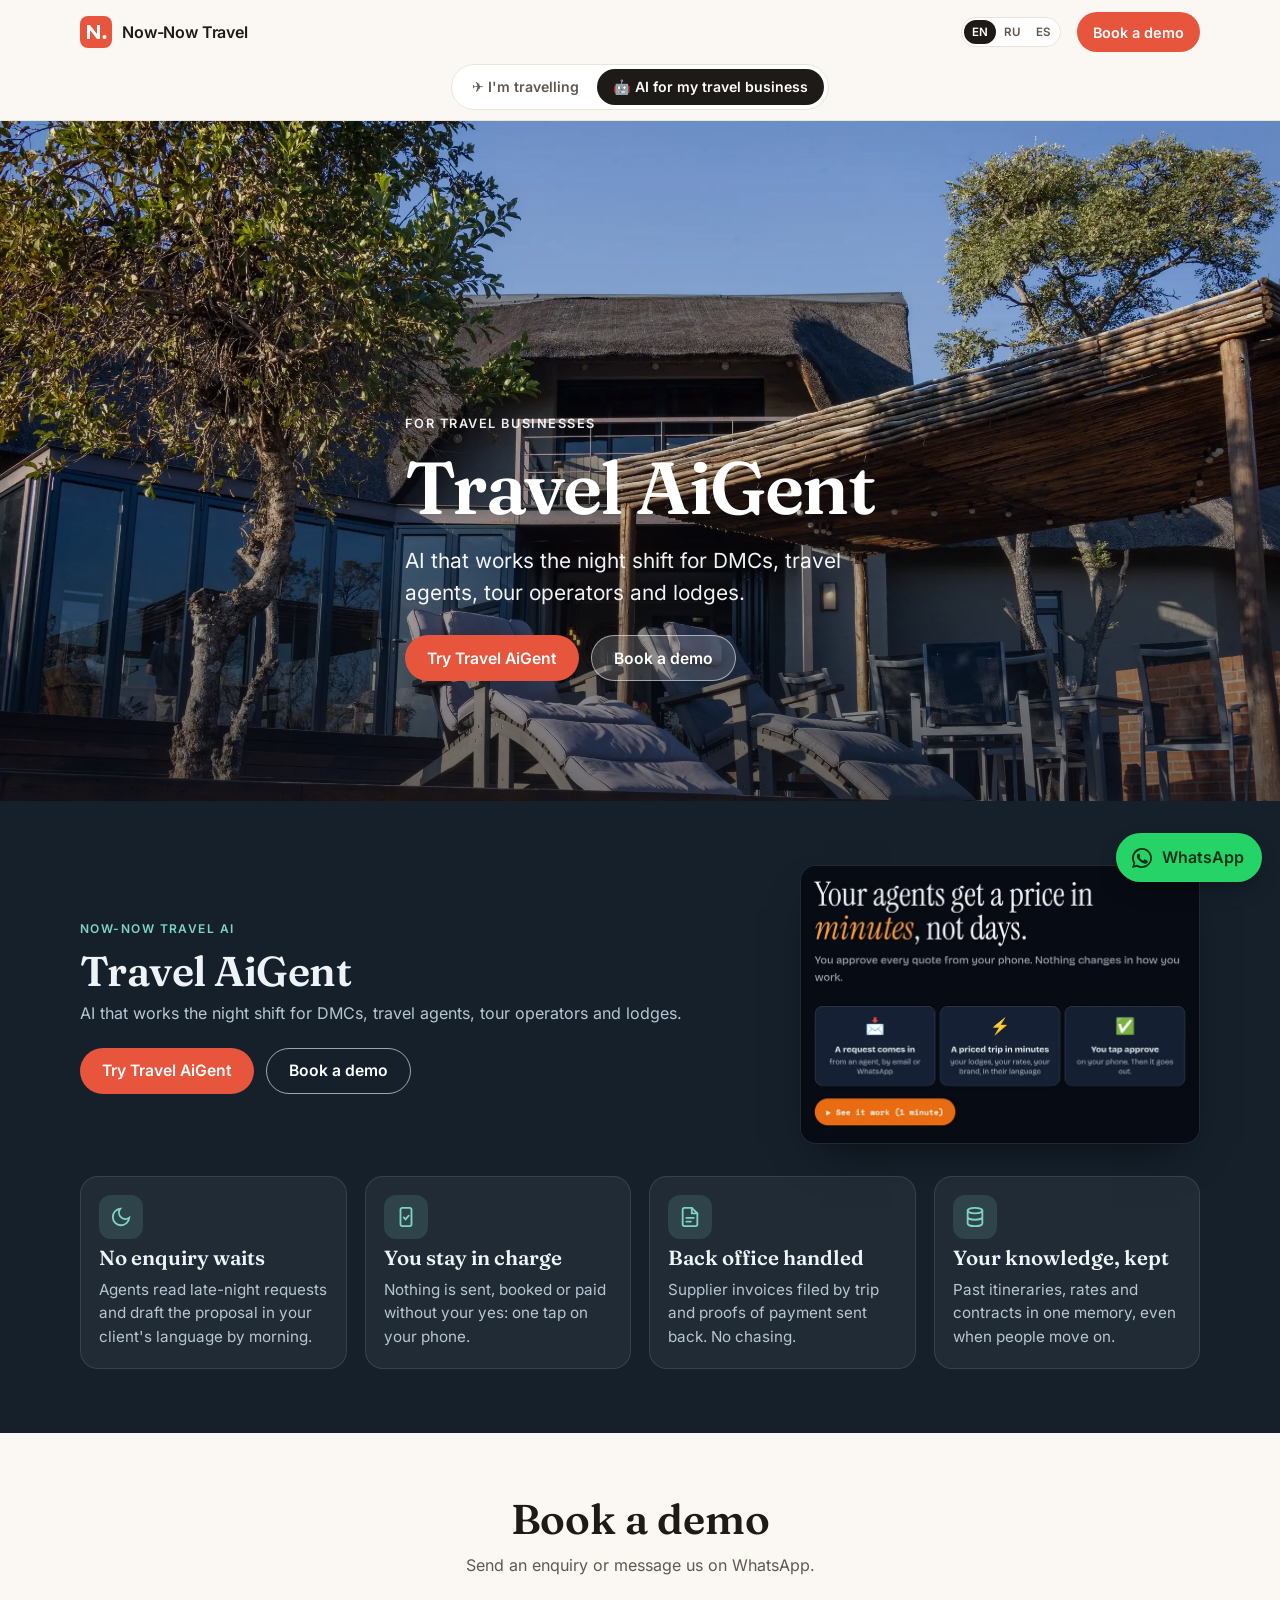
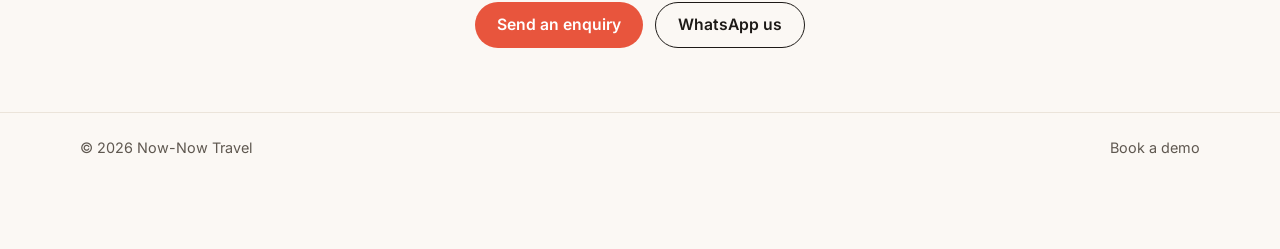
==== ai/index.html @ a84bf23c "Eyebrow: anything else for the perfect trip; rename Quote Desk to Travel AiGent" ====
<!DOCTYPE html>
<html lang="en">
<head>
<meta charset="utf-8">
<meta name="viewport" content="width=device-width, initial-scale=1">
<title>Now-Now Travel AI | Travel AiGent for DMCs, agents, operators and lodges</title>
<meta name="description" content="Travel AiGent: AI that works the night shift for DMCs, travel agents, tour operators and lodges. Try it, or book a demo.">
<link rel="canonical" href="https://now-now-adventures.github.io/ai/">
<meta name="robots" content="index,follow">
<meta name="theme-color" content="#e8553d">
<link rel="icon" href="/favicon.svg" type="image/svg+xml">
<meta property="og:type" content="website">
<meta property="og:site_name" content="Now-Now Travel">
<meta property="og:title" content="Now-Now Travel AI | Travel AiGent">
<meta property="og:description" content="AI that works the night shift for DMCs, travel agents, tour operators and lodges.">
<meta property="og:url" content="https://now-now-adventures.github.io/ai/">
<meta property="og:image" content="https://now-now-adventures.github.io/img/og-ai.jpg">
<meta property="og:image:width" content="1200">
<meta property="og:image:height" content="630">
<meta property="og:locale" content="en_GB">
<meta property="og:locale:alternate" content="ru_RU">
<meta property="og:locale:alternate" content="es_ES">
<meta name="twitter:card" content="summary_large_image">
<meta name="twitter:title" content="Now-Now Travel AI | Travel AiGent">
<meta name="twitter:description" content="AI that works the night shift for DMCs, travel agents, tour operators and lodges.">
<meta name="twitter:image" content="https://now-now-adventures.github.io/img/og-ai.jpg">
<link rel="preload" href="/fonts/inter-400.woff2" as="font" type="font/woff2" crossorigin>
<link rel="preload" href="/fonts/fraunces-600.woff2" as="font" type="font/woff2" crossorigin>
<link rel="preload" as="image" type="image/webp" href="/img/ai-hero-m.webp" media="(max-width:800px)">
<link rel="preload" as="image" type="image/webp" href="/img/ai-hero.webp" media="(min-width:801px)">
<link rel="stylesheet" href="/css/site.css">
<script type="application/ld+json">
{"@context":"https://schema.org","@type":"WebPage","name":"Now-Now Travel AI","url":"https://now-now-adventures.github.io/ai/","description":"Travel AiGent: AI that works the night shift for DMCs, travel agents, tour operators and lodges.","isPartOf":{"@type":"WebSite","name":"Now-Now Travel","url":"https://now-now-adventures.github.io/"},"mainEntity":{"@type":"Service","name":"Travel AiGent","serviceType":"AI quoting assistant for travel businesses","audience":"DMCs, travel agents, tour operators and lodges"}}
</script>
</head>
<body data-page="ai">
<a class="sr-only skip" href="#main" data-t="skip">Skip to content</a>
<header class="nav">
 <div class="wrap nav-in">
  <a class="logo" href="/" aria-label="Now-Now Travel home">
   <svg viewBox="0 0 64 64" aria-hidden="true"><rect width="64" height="64" rx="16" fill="#e8553d"/><path d="M14 46V18h6l14 18V18h6v28h-6L20 28v18z" fill="#fff"/><circle cx="49" cy="42" r="4" fill="#fff"/></svg>
   Now-Now Travel</a>
  <div class="langs" role="group" aria-label="Language">
   <button type="button" data-lang="en" aria-pressed="true">EN</button><button type="button" data-lang="ru" aria-pressed="false">RU</button><button type="button" data-lang="es" aria-pressed="false">ES</button>
  </div>
  <a class="btn btn-p btn-sm nav-cta" href="#contact" data-open="ai" data-t="ai_cta">Book a demo</a>
 </div>
 <div class="tabbar">
  <nav class="tabs" aria-label="For travellers and for travel businesses">
   <a class="tab" href="/" data-t="tab_travel">✈️ I'm travelling</a>
   <a class="tab" href="/ai/" aria-current="page" data-t="tab_ai">🤖 AI for my travel business</a>
  </nav>
 </div>
</header>
<main id="main">
<section class="hero hero-ai" id="top" aria-labelledby="h1">
 <picture>
  <source media="(max-width:800px)" type="image/webp" srcset="/img/ai-hero-m.webp">
  <source media="(max-width:800px)" type="image/jpeg" srcset="/img/ai-hero-m.jpg">
  <source type="image/webp" srcset="/img/ai-hero-1280.webp 1280w, /img/ai-hero.webp 2560w" sizes="100vw">
  <source type="image/jpeg" srcset="/img/ai-hero-1280.jpg 1280w, /img/ai-hero.jpg 2560w" sizes="100vw">
  <img src="/img/ai-hero.jpg" alt="A modern safari lodge deck with lounge chairs" width="2560" height="1440" fetchpriority="high">
 </picture>
 <div class="wrap">
  <p class="eyebrow" data-t="ai_eyebrow">For travel businesses</p>
  <h1 id="h1" data-t="ai_h">Travel AiGent</h1>
  <p class="lead" data-t="ai_lead">AI that works the night shift for DMCs, travel agents, tour operators and lodges.</p>
  <div class="actions">
   <a class="btn btn-p" href="https://safrilo-xfactor.vercel.app/start.html?lang=en" data-qd target="_blank" rel="noopener" data-t="ai_try">Try Travel AiGent</a>
   <a class="btn btn-g" href="#contact" data-open="ai" data-t="ai_cta">Book a demo</a>
  </div>
 </div>
</section>

<section class="ai" id="benefits" aria-labelledby="ben-h">
 <div class="wrap">
  <div class="ai-top reveal">
   <div>
    <div class="sec-h"><div><span class="tag" data-t="ai_tag">Now-Now Travel AI</span><h2 id="ben-h" data-t="ai_h">Travel AiGent</h2><p data-t="ai_p">AI that works the night shift for DMCs, travel agents, tour operators and lodges.</p></div></div>
    <div class="actions">
     <a class="btn btn-p" href="https://safrilo-xfactor.vercel.app/start.html?lang=en" data-qd target="_blank" rel="noopener" data-t="ai_try">Try Travel AiGent</a>
     <a class="btn btn-o" href="#contact" data-open="ai" data-t="ai_cta">Book a demo</a>
    </div>
   </div>
   <a class="qd-preview" href="https://safrilo-xfactor.vercel.app/start.html?lang=en" data-qd target="_blank" rel="noopener" data-t-al="ai_try">
    <picture>
     <source type="image/webp" srcset="/img/quotedesk-preview.webp">
     <img src="/img/quotedesk-preview.jpg" alt="" width="800" height="557" loading="lazy" decoding="async">
    </picture>
   </a>
  </div>
  <div class="grid">
   <div class="card reveal"><div class="card-b"><div class="ico"><svg viewBox="0 0 24 24" fill="none" stroke="currentColor" stroke-width="2" stroke-linecap="round" aria-hidden="true"><path d="M21 12.8A9 9 0 1 1 11.2 3a7 7 0 0 0 9.8 9.8z"/></svg></div><h3 data-t="a1t">No enquiry waits</h3><p data-t="a1d">Agents read late-night requests and draft the proposal in your client's language by morning.</p></div></div>
   <div class="card reveal"><div class="card-b"><div class="ico"><svg viewBox="0 0 24 24" fill="none" stroke="currentColor" stroke-width="2" stroke-linecap="round" aria-hidden="true"><rect x="6" y="2" width="12" height="20" rx="2"/><path d="M9.5 12.5l2 2 3.5-4"/></svg></div><h3 data-t="a2t">You stay in charge</h3><p data-t="a2d">Nothing is sent, booked or paid without your yes: one tap on your phone.</p></div></div>
   <div class="card reveal"><div class="card-b"><div class="ico"><svg viewBox="0 0 24 24" fill="none" stroke="currentColor" stroke-width="2" stroke-linecap="round" aria-hidden="true"><path d="M14 2H6a2 2 0 0 0-2 2v16a2 2 0 0 0 2 2h12a2 2 0 0 0 2-2V8z"/><path d="M14 2v6h6M8 13h8M8 17h5"/></svg></div><h3 data-t="a3t">Back office handled</h3><p data-t="a3d">Supplier invoices filed by trip and proofs of payment sent back. No chasing.</p></div></div>
   <div class="card reveal"><div class="card-b"><div class="ico"><svg viewBox="0 0 24 24" fill="none" stroke="currentColor" stroke-width="2" stroke-linecap="round" aria-hidden="true"><ellipse cx="12" cy="5" rx="8" ry="3"/><path d="M4 5v14c0 1.7 3.6 3 8 3s8-1.3 8-3V5M4 12c0 1.7 3.6 3 8 3s8-1.3 8-3"/></svg></div><h3 data-t="a4t">Your knowledge, kept</h3><p data-t="a4d">Past itineraries, rates and contracts in one memory, even when people move on.</p></div></div>
  </div>
 </div>
</section>

<section class="contact reveal" id="contact" aria-labelledby="c-h">
 <div class="wrap">
  <h2 id="c-h" data-t="ai_cta">Book a demo</h2>
  <p data-t="c_p">Send an enquiry or message us on WhatsApp.</p>
  <div class="actions">
   <a class="btn btn-p" href="#contact" data-open="ai" data-t="c_form">Send an enquiry</a>
   <a class="btn btn-o wa-link" href="https://wa.me/27710347336?text=Hi%20Now-Now%20Travel%20AI!%20I%27d%20like%20to%20try%20Quote%20Desk." target="_blank" rel="noopener" data-t="c_wa">WhatsApp us</a>
  </div>
 </div>
</section>
</main>

<footer>
 <div class="wrap">
  <span>© 2026 Now-Now Travel</span>
  <nav aria-label="Footer"><a href="#contact" data-open="ai" data-t="ai_cta">Book a demo</a></nav>
 </div>
</footer>

<a class="wa wa-link" href="https://wa.me/27710347336?text=Hi%20Now-Now%20Travel%20AI!%20I%27d%20like%20to%20try%20Quote%20Desk." target="_blank" rel="noopener" aria-label="Chat with us on WhatsApp" data-t-al="wa_al">
 <svg viewBox="0 0 24 24" aria-hidden="true"><path fill="currentColor" d="M12 2a10 10 0 0 0-8.6 15.1L2 22l5-1.3A10 10 0 1 0 12 2zm0 18.2a8.2 8.2 0 0 1-4.2-1.2l-.3-.2-3 .8.8-2.9-.2-.3A8.2 8.2 0 1 1 12 20.2zm4.5-6.1c-.2-.1-1.5-.7-1.7-.8-.2-.1-.4-.1-.6.1l-.8 1c-.1.2-.3.2-.5.1a6.7 6.7 0 0 1-3.3-2.9c-.2-.4.2-.4.7-1.3.1-.2 0-.3 0-.4l-.8-1.8c-.2-.5-.4-.4-.6-.4h-.5a1 1 0 0 0-.7.3 3 3 0 0 0-.9 2.2 5.2 5.2 0 0 0 1.1 2.8 11.9 11.9 0 0 0 4.6 4c1.7.7 2.4.8 3.2.7a2.8 2.8 0 0 0 1.8-1.3 2.3 2.3 0 0 0 .2-1.3c-.1-.1-.2-.2-.5-.3z"/></svg>
 <span>WhatsApp</span>
</a>

<dialog id="qd" class="qd-dlg" aria-labelledby="qd-h">
 <div class="qd-inner">
  <div class="qd-bar"><strong id="qd-h" data-t="ai_h">Travel AiGent</strong><button class="x" type="button" data-qd-close aria-label="Close" data-t-al="close">×</button></div>
  <iframe id="qdFrame" title="Travel AiGent" allow="clipboard-write"></iframe>
 </div>
</dialog>

<dialog id="enq" aria-labelledby="enq-h">
 <div class="dlg">
  <div class="dlg-h"><h2 id="enq-h" data-t="ai_cta">Book a demo</h2><button class="x" type="button" data-close aria-label="Close" data-t-al="close">×</button></div>
  <form id="enqForm" novalidate>
   <label><span data-t="f_service">I'm interested in</span>
    <select name="service" id="fService" required>
     <option value="ai" selected data-t="o_ai">Travel AiGent</option>
    </select></label>
   <div class="row">
    <label><span data-t="f_name">Name</span><input name="name" autocomplete="name" required></label>
    <label><span data-t="f_email">Email</span><input name="email" type="email" autocomplete="email" required></label>
   </div>
   <label><span data-t="f_phone">WhatsApp or phone (optional)</span><input name="phone" type="tel" autocomplete="tel"></label>
   <label><span data-t="f_msg_ai">Tell us about your business and what you'd like to see</span><textarea name="message" required></textarea></label>
   <label><span data-t="f_lang">Reply in</span>
    <select name="reply_language"><option>English</option><option>Español</option><option>Русский</option></select></label>
   <input class="hp" type="text" name="_honey" tabindex="-1" autocomplete="off" aria-hidden="true">
   <button class="btn btn-p" type="submit" data-t="f_send">Send enquiry</button>
   <p class="status" id="fStatus" role="status" aria-live="polite"></p>
  </form>
 </div>
</dialog>
<script src="/js/site.js" defer></script>
</body>
</html>
---- css/site.css ----
@font-face{font-family:"Fraunces";src:url(/fonts/fraunces-600.woff2) format("woff2");font-weight:600;font-display:swap;unicode-range:U+0000-00FF,U+2000-206F}
@font-face{font-family:"Fraunces";src:url(/fonts/lora-cyr-600.woff2) format("woff2");font-weight:600;font-display:swap;unicode-range:U+0400-045F}
@font-face{font-family:"Inter";src:url(/fonts/inter-400.woff2) format("woff2");font-weight:400;font-display:swap;unicode-range:U+0000-00FF,U+2000-206F,U+2190-21FF}
@font-face{font-family:"Inter";src:url(/fonts/inter-600.woff2) format("woff2");font-weight:600;font-display:swap;unicode-range:U+0000-00FF,U+2000-206F,U+2190-21FF}
@font-face{font-family:"Inter";src:url(/fonts/inter-cyr-400.woff2) format("woff2");font-weight:400;font-display:swap;unicode-range:U+0400-045F}
@font-face{font-family:"Inter";src:url(/fonts/inter-cyr-600.woff2) format("woff2");font-weight:600;font-display:swap;unicode-range:U+0400-045F}
:root{--bg:#fbf8f4;--card:#fff;--ink:#1d1a17;--muted:#5f5850;--line:#ebe4da;--coral:#e8553d;--coral-d:#c63f29;--dark:#15202b;--r:18px;--head:"Fraunces",Georgia,serif;--body:"Inter",system-ui,-apple-system,"Segoe UI",Roboto,sans-serif;--nav-h:118px}
*{box-sizing:border-box}
html{scroll-behavior:smooth;scroll-padding-top:var(--nav-h)}
body{margin:0;background:var(--bg);color:var(--ink);font:400 1rem/1.55 var(--body);-webkit-font-smoothing:antialiased}
img{max-width:100%;display:block}
a{color:inherit}
h1,h2,h3{font-family:var(--head);font-weight:600;line-height:1.1;margin:0}
.wrap{max-width:1160px;margin:0 auto;padding:0 20px}
.sr-only{position:absolute;left:-9999px}
.skip:focus{left:12px;top:12px;z-index:99;background:#fff;padding:8px 12px;border-radius:8px}
:focus-visible{outline:3px solid var(--coral);outline-offset:2px}
/* nav */
.nav{position:sticky;top:0;z-index:20;background:rgba(251,248,244,.94);backdrop-filter:saturate(1.4) blur(10px);border-bottom:1px solid var(--line)}
.nav-in{display:flex;align-items:center;gap:16px;height:64px}
.logo{display:flex;align-items:center;gap:10px;text-decoration:none;font-weight:600;letter-spacing:-.01em;margin-right:auto}
.logo svg{width:32px;height:32px}
.langs{display:flex;border:1px solid var(--line);border-radius:999px;padding:2px;background:#fff}
.langs button{all:unset;cursor:pointer;font:600 .72rem var(--body);padding:5px 8px;border-radius:999px;color:var(--muted)}
.langs button[aria-pressed=true]{background:var(--ink);color:#fff}
.langs button:focus-visible{outline:2px solid var(--coral)}
/* tabs */
.tabbar{padding:0 20px 10px}
.tabs{display:flex;width:fit-content;max-width:100%;margin:0 auto;padding:4px;gap:2px;background:#fff;border:1px solid var(--line);border-radius:999px}
.tab{display:inline-flex;align-items:center;justify-content:center;min-height:36px;padding:0 16px;border-radius:999px;text-decoration:none;font-weight:600;font-size:.88rem;color:var(--muted);white-space:nowrap;transition:background .2s ease,color .2s ease}
.tab:hover{color:var(--ink)}
.tab[aria-current=page]{background:var(--ink);color:#fff}
.btn{display:inline-flex;align-items:center;justify-content:center;gap:8px;min-height:46px;padding:0 22px;border-radius:999px;border:0;font:600 .98rem var(--body);text-decoration:none;cursor:pointer;transition:background .2s ease,transform .2s ease,box-shadow .2s ease,border-color .2s ease,color .2s ease}
.btn:active{transform:scale(.98)}
.btn-p{background:var(--coral);color:#fff}.btn-p:hover{background:var(--coral-d)}
.btn-g{background:rgba(255,255,255,.16);color:#fff;border:1px solid rgba(255,255,255,.55)}.btn-g:hover{background:rgba(255,255,255,.26)}
.btn-o{background:transparent;color:var(--ink);border:1.5px solid var(--ink)}.btn-o:hover{background:var(--ink);color:#fff}
.btn-sm{min-height:40px;padding:0 16px;font-size:.9rem}
/* hero */
.hero{position:relative;min-height:min(78vh,680px);display:flex;align-items:flex-end;color:#fff;overflow:hidden}
.hero picture{position:absolute;inset:0;width:100%;height:100%;overflow:hidden}
.hero picture img{position:absolute;inset:0;width:100%;height:100%;object-fit:cover;transform:scale(1);transform-origin:50% 50%;animation:hero-zoom 28s ease-out forwards}
.hero-travel picture img{object-position:center 48%}
.hero-ai picture img{object-position:center 68%}
@keyframes hero-zoom{from{transform:scale(1)}to{transform:scale(1.06)}}
.hero::after{content:"";position:absolute;inset:0;background:linear-gradient(180deg,rgba(10,15,25,.08) 0%,rgba(10,15,25,.16) 42%,rgba(10,15,25,.40) 74%,rgba(10,15,25,.60) 100%)}
.hero .wrap{position:relative;z-index:1;padding-bottom:56px;padding-top:80px}
.eyebrow{font-size:.8rem;font-weight:600;letter-spacing:.12em;text-transform:uppercase;opacity:.92;margin:0 0 14px}
.hero h1{font-size:clamp(2.6rem,7.5vw,5.2rem);letter-spacing:-.02em;max-width:12ch}
.hero-ai h1{max-width:14ch;font-size:clamp(2.4rem,6.5vw,4.6rem)}
.hero h1 em{font-style:normal;color:#ffb8a8}
.hero p.lead{font-size:clamp(1.05rem,2.2vw,1.3rem);max-width:34ch;margin:16px 0 26px;opacity:.95}
.actions{display:flex;flex-wrap:wrap;gap:12px}
.chips{display:flex;flex-wrap:wrap;gap:8px 18px;margin:26px 0 0;padding:0;list-style:none;font-size:.9rem;opacity:.92}
.chips li::before{content:"✓ ";color:#ffb8a8;font-weight:600}
/* sections */
section{padding:64px 0}
.sec-h{display:flex;flex-wrap:wrap;align-items:end;justify-content:space-between;gap:12px;margin-bottom:28px}
.sec-h h2{font-size:clamp(1.8rem,4vw,2.6rem);letter-spacing:-.015em}
.sec-h p{margin:6px 0 0;color:var(--muted)}
.grid{display:grid;gap:18px;grid-template-columns:repeat(4,1fr)}
.card{background:var(--card);border:1px solid var(--line);border-radius:var(--r);overflow:hidden;display:flex;flex-direction:column;transition:box-shadow .25s ease,transform .25s ease}
.card:hover{box-shadow:0 18px 40px -16px rgba(40,25,10,.42);transform:translateY(-5px)}
.card img{aspect-ratio:4/3;object-fit:cover;width:100%;height:auto;flex:none}
.card-b{padding:18px 18px 20px;display:flex;flex-direction:column;gap:8px;flex:1}
.card h3{font-size:1.28rem}
.card p{margin:0;color:var(--muted);font-size:.95rem;flex:1}
.card .btn{margin-top:10px;align-self:flex-start}
.steps{display:flex;flex-wrap:wrap;gap:10px 28px;margin:30px 0 0;padding:18px 22px;list-style:none;border-radius:var(--r);background:#f3ede5;counter-reset:s;font-weight:600}
.steps li{counter-increment:s;display:flex;align-items:center;gap:10px}
.steps li::before{content:counter(s);display:grid;place-items:center;width:28px;height:28px;border-radius:50%;background:var(--coral);color:#fff;font-size:.85rem}
/* AI / benefits */
.ai{background:var(--dark);color:#eef3f7}
.ai .sec-h p{color:#b8c6d2}
.tag{display:inline-block;font-size:.75rem;font-weight:600;letter-spacing:.12em;text-transform:uppercase;color:#7fd3c4;margin-bottom:10px}
.ai .card{background:rgba(255,255,255,.05);border-color:rgba(255,255,255,.1)}
.ai .card:hover{box-shadow:none;border-color:rgba(127,211,196,.5)}
.ai .card p{color:#b8c6d2}
.ico{width:44px;height:44px;border-radius:12px;display:grid;place-items:center;background:rgba(127,211,196,.14);color:#7fd3c4}
.ico svg{width:22px;height:22px}
.ai .actions{margin-top:22px}
.ai-top{display:grid;grid-template-columns:minmax(0,1fr) minmax(240px,400px);gap:28px 40px;align-items:center;margin-bottom:32px}
.ai-top .sec-h{margin-bottom:0}
.qd-preview{display:block;margin:0;padding:0;border-radius:16px;overflow:hidden;border:1.5px solid rgba(255,255,255,.12);box-shadow:0 20px 44px -22px rgba(0,0,0,.7);background:#070B12;cursor:pointer;transition:transform .25s ease,box-shadow .25s ease,border-color .25s ease;text-decoration:none;color:inherit}
.qd-preview:hover{transform:translateY(-4px);border-color:rgba(127,211,196,.55);box-shadow:0 24px 48px -20px rgba(0,0,0,.8)}
.qd-preview img{width:100%;height:auto;display:block;aspect-ratio:800/557;object-fit:cover}
.reveal{opacity:0;transform:translateY(22px);transition:opacity .7s ease,transform .7s cubic-bezier(.22,1,.36,1)}
.reveal.in{opacity:1;transform:none}
.svc .card.reveal:nth-child(1){transition-delay:.05s}
.svc .card.reveal:nth-child(2){transition-delay:.12s}
.svc .card.reveal:nth-child(3){transition-delay:.19s}
.svc .card.reveal:nth-child(4){transition-delay:.26s}
.ai .grid .card.reveal:nth-child(1){transition-delay:.05s}
.ai .grid .card.reveal:nth-child(2){transition-delay:.12s}
.ai .grid .card.reveal:nth-child(3){transition-delay:.19s}
.ai .grid .card.reveal:nth-child(4){transition-delay:.26s}
dialog.qd-dlg{width:min(1100px,calc(100% - 20px));height:min(840px,calc(100vh - 20px));max-height:calc(100% - 20px);padding:0;background:#0b1218;overflow:hidden}
.qd-inner{height:100%;display:flex;flex-direction:column;min-height:0}
.qd-bar{display:flex;align-items:center;justify-content:space-between;gap:12px;padding:10px 12px 10px 18px;background:#15202b;color:#eef3f7;border-bottom:1px solid rgba(255,255,255,.08);flex:none}
.qd-bar strong{font-family:var(--head);font-weight:600;font-size:1.08rem}
.qd-bar .x{background:rgba(255,255,255,.1);color:#fff}
.qd-bar .x:hover{background:rgba(255,255,255,.2)}
.qd-dlg iframe{flex:1;width:100%;border:0;background:#070B12;min-height:0}
.ai .btn-o{color:#fff;border-color:rgba(255,255,255,.6)}.ai .btn-o:hover{background:#fff;color:var(--dark)}
/* contact */
.contact{text-align:center}
.contact h2{font-size:clamp(1.8rem,4vw,2.6rem)}
.contact p{color:var(--muted);margin:10px 0 24px}
.contact .actions{justify-content:center}
footer{border-top:1px solid var(--line);padding:24px 0 90px;color:var(--muted);font-size:.9rem}
footer .wrap{display:flex;flex-wrap:wrap;gap:12px 24px;justify-content:space-between}
footer nav{display:flex;gap:18px}footer a{text-decoration:none}footer a:hover{color:var(--ink)}
/* whatsapp */
.wa{position:fixed;right:18px;bottom:18px;z-index:30;display:flex;align-items:center;gap:8px;background:#25d366;color:#08311a;text-decoration:none;font-weight:600;border-radius:999px;padding:12px 18px 12px 14px;box-shadow:0 10px 24px -8px rgba(0,0,0,.4)}
.wa svg{width:24px;height:24px}
.wa:hover{background:#1fbe5b}
body:has(dialog[open]) .wa{opacity:0;visibility:hidden;pointer-events:none}
/* dialog */
dialog{border:0;border-radius:22px;padding:0;width:min(560px,calc(100% - 24px));max-height:calc(100% - 24px);color:var(--ink);box-shadow:0 30px 80px -20px rgba(0,0,0,.5)}
dialog::backdrop{background:rgba(15,20,28,.55);backdrop-filter:blur(3px)}
.dlg{padding:26px 24px 24px}
.dlg-h{display:flex;justify-content:space-between;align-items:start;gap:12px;margin-bottom:16px}
.dlg-h h2{font-size:1.6rem}
.x{all:unset;cursor:pointer;width:38px;height:38px;border-radius:50%;display:grid;place-items:center;font-size:1.4rem;background:#f3ede5;flex:none}
.x:focus-visible{outline:3px solid var(--coral)}
form{display:grid;gap:12px}
.row{display:grid;grid-template-columns:1fr 1fr;gap:12px}
label{display:grid;gap:5px;font-size:.85rem;font-weight:600}
input,select,textarea{font:inherit;font-weight:400;font-size:1rem;width:100%;padding:11px 13px;border:1.5px solid var(--line);border-radius:12px;background:#fff;color:var(--ink)}
input:focus,select:focus,textarea:focus{border-color:var(--coral);outline:none;box-shadow:0 0 0 3px rgba(232,85,61,.18)}
textarea{min-height:96px;resize:vertical}
.hp{display:none}
.status{min-height:1.4em;margin:0;font-size:.92rem}
.status.ok{color:#18794e;font-weight:600}.status.err{color:#b42318}
form .btn{width:100%}
/* responsive */
@media (max-width:980px){.grid{grid-template-columns:repeat(2,1fr)}}
@media (max-width:760px){
  :root{--nav-h:124px}
  .nav-cta{display:none}
  section{padding:48px 0}
  .hero{min-height:72vh}
  .hero .wrap{padding-bottom:40px}
  .hero-travel picture img{object-position:center 50%}
  .hero-ai picture img{object-position:center 62%}
  .ai-top{grid-template-columns:1fr;gap:20px;margin-bottom:24px}
  .qd-preview img{max-height:200px}
  .tab{padding:0 12px;font-size:.8rem;min-height:34px}
}
@media (max-width:560px){
  .grid.svc{grid-template-columns:1fr 1fr;gap:12px}
  .svc .card img{aspect-ratio:1/1}
  .svc .card-b{padding:12px 12px 14px}
  .svc .card h3{font-size:1.05rem}
  .svc .card p{font-size:.85rem}
  .svc .card .btn{width:100%;padding:0 10px;font-size:.85rem}
  .ai .grid{grid-template-columns:1fr}
  .row{grid-template-columns:1fr}
  .wa span{display:none}
  .wa{padding:14px}
  .actions .btn{flex:1 1 auto}
  .tab{padding:0 10px;font-size:.75rem}
}
@media (prefers-reduced-motion:reduce){*{transition:none!important;scroll-behavior:auto!important;animation:none!important}.hero picture img{transform:none}.reveal{opacity:1;transform:none}}
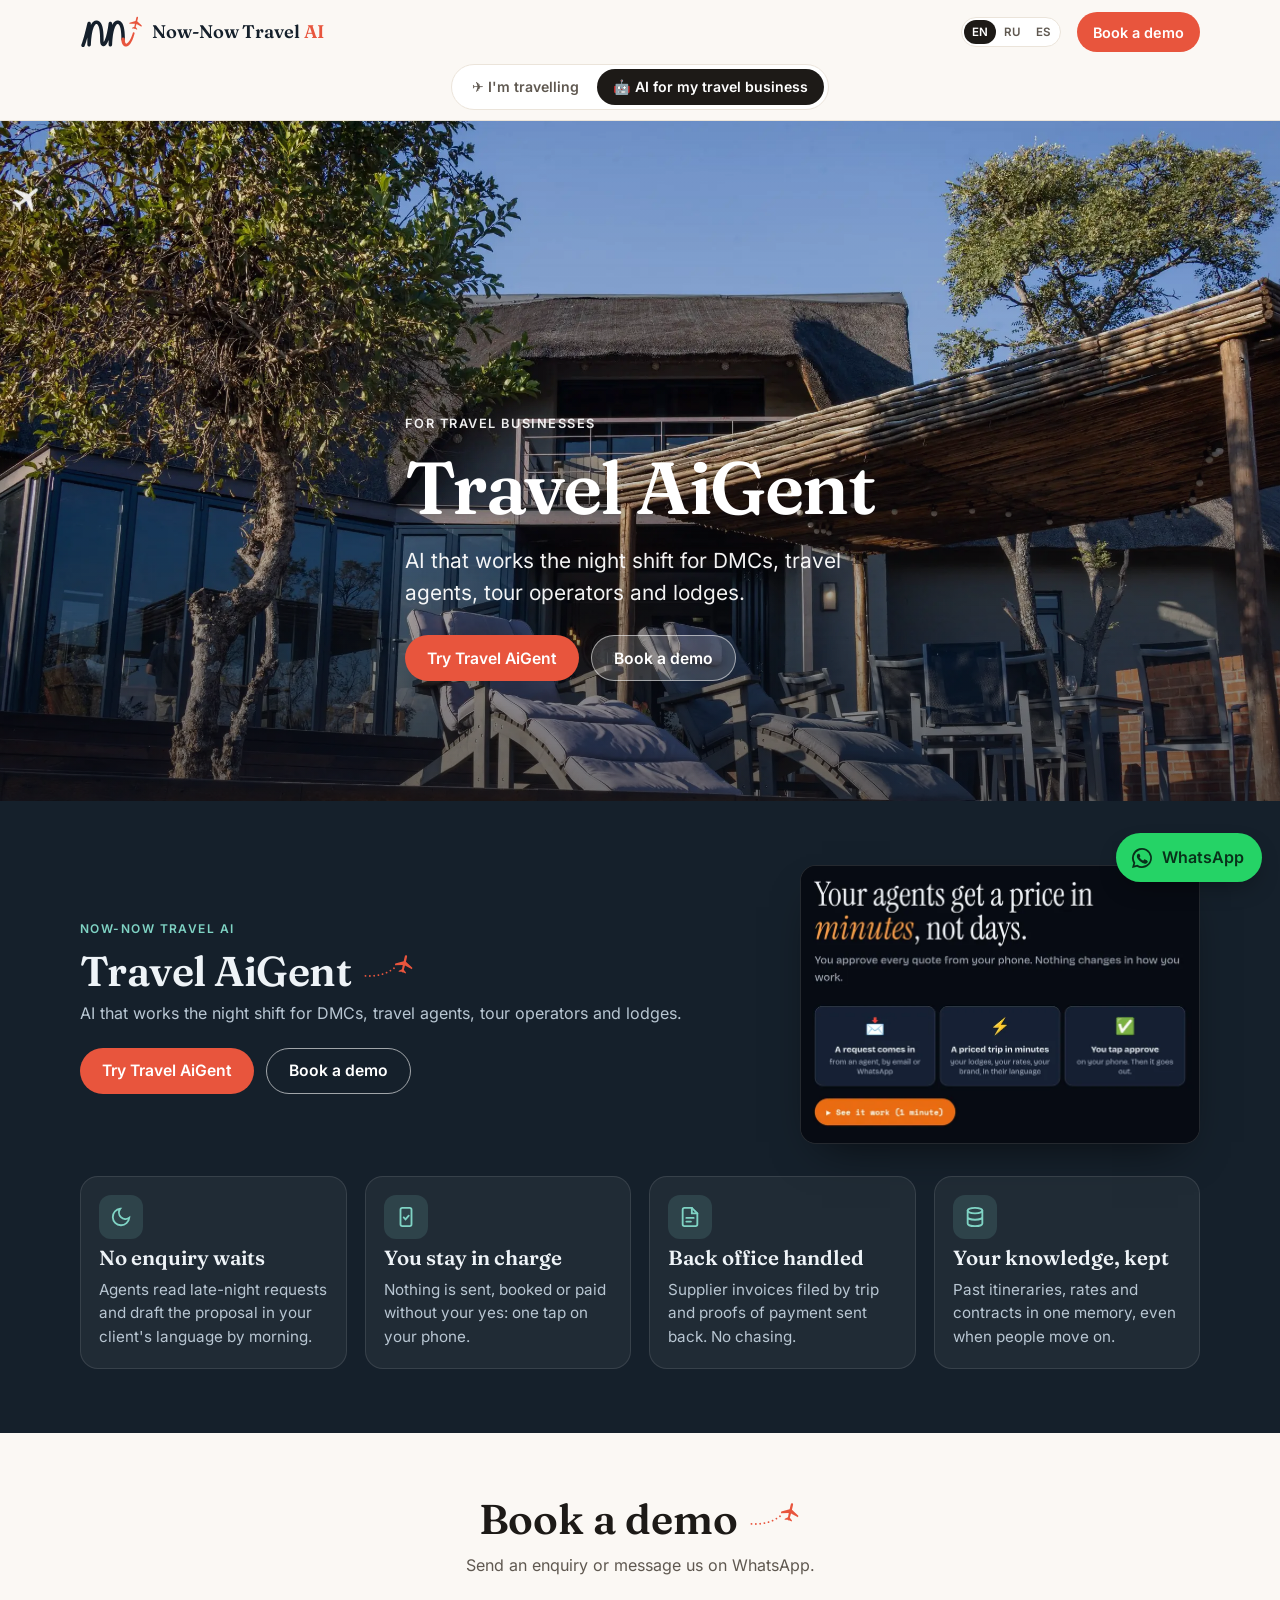
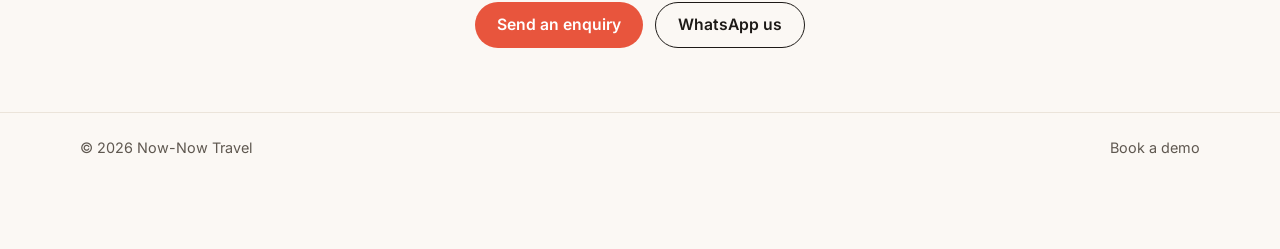
==== commit 3c53e83e: "Signature nn logo, new favicons, little plane animations" ====
--- a/ai/index.html
+++ b/ai/index.html
@@ -8,7 +8,11 @@
 <link rel="canonical" href="https://now-now-adventures.github.io/ai/">
 <meta name="robots" content="index,follow">
 <meta name="theme-color" content="#e8553d">
+<link rel="icon" href="/favicon-32.png" type="image/png" sizes="32x32">
+<link rel="icon" href="/favicon-32.png" type="image/png" sizes="32x32">
 <link rel="icon" href="/favicon.svg" type="image/svg+xml">
+<link rel="apple-touch-icon" href="/apple-touch-icon.png">
+<link rel="apple-touch-icon" href="/apple-touch-icon.png">
 <meta property="og:type" content="website">
 <meta property="og:site_name" content="Now-Now Travel">
 <meta property="og:title" content="Now-Now Travel AI | Travel AiGent">
@@ -37,9 +41,9 @@
 <a class="sr-only skip" href="#main" data-t="skip">Skip to content</a>
 <header class="nav">
  <div class="wrap nav-in">
-  <a class="logo" href="/" aria-label="Now-Now Travel home">
-   <svg viewBox="0 0 64 64" aria-hidden="true"><rect width="64" height="64" rx="16" fill="#e8553d"/><path d="M14 46V18h6l14 18V18h6v28h-6L20 28v18z" fill="#fff"/><circle cx="49" cy="42" r="4" fill="#fff"/></svg>
-   Now-Now Travel</a>
+  <a class="logo" href="/" aria-label="Now-Now Travel AI home">
+   <svg class="mk" viewBox="1 26 104 56" aria-hidden="true"><path class="mk-ink" d="M14.16 37.76 L13.95 37.95 L13.76 38.16 L13.59 38.39 L13.44 38.63 L13.32 38.89 L13.22 39.16 L13.16 39.43 L12.9 40.47 L12.63 41.56 L12.36 42.7 L12.07 43.91 L11.77 45.16 L11.45 46.47 L11.13 47.82 L10.79 49.21 L10.43 50.65 L10.12 51.91 L9.75 53.36 L9.35 54.91 L8.94 56.49 L8.51 58.09 L8.06 59.72 L7.6 61.38 L7.11 63.06 L6.62 64.75 L6.1 66.46 L5.56 68.19 L5.01 69.92 L4.43 71.66 L3.84 73.41 L3.22 75.16 L3.16 75.43 L3.11 75.72 L3.1 76 L3.11 76.28 L3.16 76.57 L3.22 76.84 L3.32 77.11 L3.44 77.37 L3.59 77.61 L3.76 77.84 L3.95 78.05 L4.16 78.24 L4.39 78.41 L4.63 78.56 L4.89 78.68 L5.16 78.78 L5.43 78.84 L5.72 78.89 L6 78.9 L6.28 78.89 L6.57 78.84 L6.84 78.78 L7.11 78.68 L7.37 78.56 L7.61 78.41 L7.84 78.24 L8.05 78.05 L8.24 77.84 L8.41 77.61 L8.56 77.37 L8.68 77.11 L8.78 76.84 L9.39 75.09 L9.98 73.35 L10.56 71.6 L11.11 69.87 L11.65 68.15 L12.17 66.44 L12.66 64.74 L13.1 63.22 L13.1 63.7 L13.1 65.14 L13.1 66.58 L13.1 68 L13.1 69.42 L13.1 70.83 L13.1 72.23 L13.1 73.62 L13.1 75 L13.11 75.28 L13.16 75.57 L13.22 75.84 L13.32 76.11 L13.44 76.37 L13.59 76.61 L13.76 76.84 L13.95 77.05 L14.16 77.24 L14.39 77.41 L14.63 77.56 L14.89 77.68 L15.16 77.78 L15.43 77.84 L15.72 77.89 L16 77.9 L16.28 77.89 L16.57 77.84 L16.84 77.78 L17.11 77.68 L17.37 77.56 L17.61 77.41 L17.84 77.24 L18.05 77.05 L18.24 76.84 L18.41 76.61 L18.56 76.37 L18.68 76.11 L18.78 75.84 L18.84 75.57 L18.89 75.28 L18.9 75 L19.03 72.2 L19.22 69.3 L19.44 66.52 L19.71 63.86 L20 61.34 L20.31 59.14 L20.67 56.98 L21.07 54.86 L21.5 52.87 L21.9 51.28 L22.38 49.56 L22.88 48.04 L23.35 46.77 L23.89 45.5 L24.39 44.48 L24.9 43.58 L25.43 42.8 L25.91 42.18 L26.37 41.71 L26.8 41.36 L27.15 41.14 L27.48 41 L27.73 40.93 L28.02 40.91 L28.42 40.94 L28.76 41.02 L29.11 41.16 L29.4 41.33 L29.77 41.64 L30.14 42.03 L30.52 42.53 L30.89 43.15 L31.27 43.92 L31.66 44.86 L31.99 45.83 L32.33 47.03 L32.61 48.17 L32.9 49.62 L33.14 51.06 L33.34 52.51 L33.53 54.21 L33.69 56 L33.83 57.87 L33.92 59.64 L34 61.54 L34.06 63.63 L34.09 65.78 L34.1 68 L34.15 69.43 L34.16 69.71 L34.29 70.98 L34.34 71.26 L34.55 72.37 L34.62 72.64 L34.91 73.57 L35.01 73.84 L35.13 74.1 L35.5 74.85 L35.64 75.09 L35.81 75.32 L36.24 75.87 L36.43 76.08 L36.64 76.27 L36.87 76.44 L37.36 76.79 L37.61 76.94 L37.86 77.06 L38.13 77.16 L38.68 77.29 L38.95 77.36 L39.23 77.4 L39.52 77.42 L39.8 77.4 L40.4 77.32 L40.68 77.28 L40.95 77.21 L41.22 77.11 L41.48 76.99 L42.11 76.67 L42.36 76.53 L42.59 76.36 L43.26 75.8 L43.47 75.61 L43.66 75.4 L44.37 74.59 L44.54 74.36 L45.27 73.29 L45.41 73.05 L46.16 71.71 L46.93 70.09 L47.05 69.83 L47.83 67.92 L47.92 67.66 L48.1 67.16 L48.1 68 L48.1 69.42 L48.1 70.83 L48.1 72.23 L48.1 73.62 L48.1 75 L48.11 75.28 L48.16 75.57 L48.22 75.84 L48.32 76.11 L48.44 76.37 L48.59 76.61 L48.76 76.84 L48.95 77.05 L49.16 77.24 L49.39 77.41 L49.63 77.56 L49.89 77.68 L50.16 77.78 L50.43 77.84 L50.72 77.89 L51 77.9 L51.28 77.89 L51.57 77.84 L51.84 77.78 L52.11 77.68 L52.37 77.56 L52.61 77.41 L52.84 77.24 L53.05 77.05 L53.24 76.84 L53.41 76.61 L53.56 76.37 L53.68 76.11 L53.78 75.84 L53.84 75.57 L53.89 75.28 L53.9 75 L54.03 72.2 L54.22 69.3 L54.44 66.52 L54.71 63.86 L55 61.34 L55.31 59.14 L55.67 56.98 L56.07 54.86 L56.5 52.87 L56.9 51.28 L57.38 49.56 L57.88 48.04 L58.35 46.77 L58.89 45.5 L59.39 44.48 L59.9 43.58 L60.43 42.8 L60.91 42.18 L61.37 41.71 L61.8 41.36 L62.15 41.14 L62.48 41 L62.73 40.93 L63.02 40.91 L63.42 40.94 L63.77 41.02 L64.12 41.16 L64.42 41.34 L64.79 41.63 L65.16 42.02 L65.53 42.51 L65.91 43.12 L66.29 43.87 L66.68 44.78 L66.99 45.63 L67.35 46.84 L67.61 47.87 L67.9 49.23 L68.15 50.67 L68.34 51.91 L68.53 53.5 L68.69 55.16 L68.83 56.88 L68.93 58.57 L69 60.2 L69.06 62.09 L69.09 64.02 L69.1 66 L69.11 66.28 L69.16 66.57 L69.22 66.84 L69.32 67.11 L69.44 67.37 L69.59 67.61 L69.76 67.84 L69.95 68.05 L70.16 68.24 L70.39 68.41 L70.63 68.56 L70.89 68.68 L71.16 68.78 L71.43 68.84 L71.72 68.89 L72 68.9 L72.28 68.89 L72.57 68.84 L72.84 68.78 L73.11 68.68 L73.37 68.56 L73.61 68.41 L73.84 68.24 L74.05 68.05 L74.24 67.84 L74.41 67.61 L74.56 67.37 L74.68 67.11 L74.78 66.84 L74.84 66.57 L74.89 66.28 L74.9 66 L74.89 64.02 L74.86 62.09 L74.8 60.2 L74.72 58.37 L74.71 58.09 L74.6 56.31 L74.46 54.59 L74.3 52.94 L74.11 51.35 L73.88 49.83 L73.84 49.54 L73.59 48.1 L73.3 46.73 L73.23 46.45 L72.9 45.16 L72.54 43.95 L72.14 42.83 L72.04 42.56 L71.6 41.53 L71.48 41.27 L71 40.34 L70.86 40.09 L70.33 39.25 L70.17 39.02 L69.6 38.29 L69.41 38.07 L68.8 37.44 L68.59 37.25 L67.94 36.72 L67.71 36.55 L67.46 36.41 L66.76 35.99 L66.51 35.87 L65.76 35.57 L65.49 35.47 L65.21 35.4 L64.41 35.22 L64.13 35.18 L63.28 35.11 L63 35.1 L62.72 35.11 L61.97 35.18 L61.69 35.22 L61.41 35.29 L60.68 35.48 L60.41 35.57 L59.69 35.89 L59.44 36.01 L59.19 36.15 L58.49 36.59 L58.26 36.76 L57.57 37.33 L57.36 37.52 L56.68 38.22 L56.49 38.43 L55.84 39.25 L55.67 39.48 L55.03 40.43 L54.89 40.67 L54.27 41.75 L53.9 42.51 L53.9 41.5 L53.9 40 L53.89 39.72 L53.84 39.43 L53.78 39.16 L53.68 38.89 L53.56 38.63 L53.41 38.39 L53.24 38.16 L53.05 37.95 L52.84 37.76 L52.61 37.59 L52.37 37.44 L52.11 37.32 L51.84 37.22 L51.57 37.16 L51.28 37.11 L51 37.1 L50.72 37.11 L50.43 37.16 L50.16 37.22 L49.89 37.32 L49.63 37.44 L49.39 37.59 L49.16 37.76 L48.95 37.95 L48.76 38.16 L48.59 38.39 L48.44 38.63 L48.32 38.89 L48.22 39.16 L48.16 39.43 L48.11 39.72 L47.5 44.09 L46.83 48.2 L46.12 52.04 L45.38 55.54 L44.67 58.52 L43.93 61.25 L43.15 63.77 L42.46 65.73 L41.69 67.61 L41.05 68.97 L40.39 70.15 L40.11 70.56 L40.05 70.26 L39.94 69.21 L39.9 68 L39.89 65.78 L39.86 63.63 L39.8 61.54 L39.72 59.53 L39.71 59.24 L39.6 57.3 L39.46 55.43 L39.3 53.65 L39.11 51.94 L38.88 50.31 L38.84 50.03 L38.59 48.49 L38.3 47.04 L37.97 45.68 L37.9 45.41 L37.54 44.14 L37.14 42.97 L37.04 42.71 L36.6 41.64 L36.48 41.38 L36 40.41 L35.86 40.17 L35.33 39.3 L35.17 39.07 L34.6 38.32 L34.41 38.11 L33.8 37.46 L33.59 37.27 L32.94 36.73 L32.71 36.56 L32.01 36.14 L31.76 35.99 L31.51 35.87 L30.76 35.57 L30.49 35.47 L30.21 35.4 L29.41 35.22 L29.13 35.18 L28.28 35.11 L28 35.1 L27.72 35.11 L26.97 35.18 L26.69 35.22 L26.41 35.29 L25.68 35.48 L25.41 35.57 L24.69 35.89 L24.44 36.01 L24.19 36.15 L23.49 36.59 L23.26 36.76 L22.57 37.33 L22.36 37.52 L21.68 38.22 L21.49 38.43 L20.84 39.25 L20.67 39.48 L20.03 40.43 L19.89 40.67 L19.27 41.75 L18.9 42.51 L18.9 41.5 L18.9 40 L18.89 39.72 L18.84 39.43 L18.78 39.16 L18.68 38.89 L18.56 38.63 L18.41 38.39 L18.24 38.16 L18.05 37.95 L17.84 37.76 L17.61 37.59 L17.37 37.44 L17.11 37.32 L16.84 37.22 L16.57 37.16 L16.28 37.11 L16 37.1 L15.72 37.11 L15.43 37.16 L15.16 37.22 L14.89 37.32 L14.63 37.44 L14.39 37.59Z" fill="#15202b" fill-rule="evenodd"/><path class="mk-tail" d="M70.39 63.59 L70.16 63.76 L69.95 63.95 L69.76 64.16 L69.59 64.39 L69.44 64.63 L69.32 64.89 L69.22 65.16 L69.16 65.43 L69.11 65.72 L69.1 66 L69.15 67.17 L69.16 67.45 L69.26 68.54 L69.3 68.82 L69.46 69.84 L69.66 70.79 L69.72 71.06 L69.97 71.93 L70.06 72.18 L70.35 72.98 L70.68 73.69 L70.79 73.93 L71.16 74.57 L71.29 74.79 L71.69 75.34 L71.85 75.55 L72.02 75.74 L72.45 76.2 L72.64 76.38 L73.1 76.75 L73.3 76.9 L73.52 77.03 L74 77.32 L74.23 77.43 L74.74 77.63 L74.96 77.71 L75.2 77.77 L75.73 77.88 L75.96 77.92 L76.2 77.93 L76.75 77.95 L76.98 77.94 L77.54 77.88 L77.77 77.84 L77.99 77.79 L78.57 77.63 L78.78 77.55 L79.37 77.3 L79.57 77.21 L80.17 76.86 L80.35 76.75 L80.96 76.31 L81.13 76.19 L81.75 75.65 L81.9 75.51 L82.53 74.88 L82.66 74.73 L83.29 74.01 L83.92 73.18 L84.04 73.02 L84.67 72.09 L85.3 71.06 L85.39 70.89 L86.02 69.76 L86.64 68.51 L86.72 68.35 L87.34 67 L87.94 65.54 L88.54 63.96 L88.6 63.81 L89.18 62.12 L89.75 60.32 L90.31 58.41 L90.85 56.37 L90.88 56.23 L90.9 56.08 L90.91 55.94 L90.9 55.79 L90.88 55.65 L90.85 55.5 L90.8 55.37 L90.74 55.23 L90.66 55.11 L90.57 54.99 L90.47 54.88 L90.37 54.78 L90.25 54.7 L90.12 54.62 L89.99 54.56 L89.85 54.51 L89.71 54.47 L89.56 54.45 L89.42 54.44 L89.27 54.45 L89.13 54.47 L88.98 54.51 L88.85 54.56 L88.71 54.62 L88.59 54.7 L88.47 54.78 L88.36 54.88 L88.26 54.99 L88.18 55.11 L88.1 55.23 L88.04 55.37 L87.99 55.5 L87.36 57.51 L86.74 59.33 L86.1 61.02 L85.43 62.67 L84.77 64.16 L84.12 65.48 L83.43 66.79 L82.79 67.87 L82.11 68.93 L81.48 69.8 L80.82 70.63 L80.25 71.26 L79.65 71.84 L79.1 72.3 L78.59 72.65 L78.15 72.9 L77.75 73.06 L77.43 73.15 L77.19 73.18 L77.01 73.18 L76.85 73.15 L76.74 73.1 L76.61 73.03 L76.45 72.9 L76.27 72.71 L76.08 72.46 L75.87 72.09 L75.66 71.63 L75.48 71.14 L75.3 70.49 L75.14 69.7 L75.04 69.01 L74.94 68 L74.91 67.17 L74.9 66 L74.89 65.72 L74.84 65.43 L74.78 65.16 L74.68 64.89 L74.56 64.63 L74.41 64.39 L74.24 64.16 L74.05 63.95 L73.84 63.76 L73.61 63.59 L73.37 63.44 L73.11 63.32 L72.84 63.22 L72.57 63.16 L72.28 63.11 L72 63.1 L71.72 63.11 L71.43 63.16 L71.16 63.22 L70.89 63.32 L70.63 63.44Z" fill="#e8553d" fill-rule="evenodd"/><path class="mk-plane" d="M95.58 28.92 L96.31 29.25 L96.56 30.23 L96.33 31.69 L95.19 36.49 L102.71 43.45 L102.27 45.29 L94.12 40.98 L92.7 45.83 L95.26 48.92 L94.94 50.24 L91.66 48.6 L90.8 49.04 L90.23 48.26 L86.56 48.25 L86.88 46.93 L90.55 45.32 L91.46 40.35 L82.25 40.54 L82.68 38.7 L92.53 35.86 L93.67 31.06 L94.11 29.65 L94.78 28.89Z" fill="#e8553d" fill-rule="evenodd"/></svg>
+   <span class="logo-t">Now-Now Travel<b> AI</b></span></a>
   <div class="langs" role="group" aria-label="Language">
    <button type="button" data-lang="en" aria-pressed="true">EN</button><button type="button" data-lang="ru" aria-pressed="false">RU</button><button type="button" data-lang="es" aria-pressed="false">ES</button>
   </div>
@@ -61,6 +65,7 @@
   <source type="image/jpeg" srcset="/img/ai-hero-1280.jpg 1280w, /img/ai-hero.jpg 2560w" sizes="100vw">
   <img src="/img/ai-hero.jpg" alt="A modern safari lodge deck with lounge chairs" width="2560" height="1440" fetchpriority="high">
  </picture>
+ <div class="sky" aria-hidden="true"><svg viewBox="0 0 1600 900" preserveAspectRatio="xMidYMin slice" focusable="false"><defs><path id="sk-pl" d="M95.58 28.92 L96.31 29.25 L96.56 30.23 L96.33 31.69 L95.19 36.49 L102.71 43.45 L102.27 45.29 L94.12 40.98 L92.7 45.83 L95.26 48.92 L94.94 50.24 L91.66 48.6 L90.8 49.04 L90.23 48.26 L86.56 48.25 L86.88 46.93 L90.55 45.32 L91.46 40.35 L82.25 40.54 L82.68 38.7 L92.53 35.86 L93.67 31.06 L94.11 29.65 L94.78 28.89Z" transform="rotate(45) translate(-92.48 -39.56)"/></defs><mask id="sk-m1" maskUnits="userSpaceOnUse" x="-200" y="-100" width="2000" height="1100"><path d="M-80 120C240 30 520 150 820 80S1360 40 1700 110" pathLength="1" fill="none" stroke="#fff" stroke-width="10" stroke-dasharray="1 1" stroke-dashoffset="1"><animate attributeName="stroke-dashoffset" values="1;1;0;0" keyTimes="0;0.02;0.66;1" dur="20s" repeatCount="indefinite"/></path></mask><g opacity=".9"><animate attributeName="opacity" values=".9;.9;.9;0" keyTimes="0;0.02;0.66;1" dur="20s" repeatCount="indefinite"/><path class="sk-trail" d="M-80 120C240 30 520 150 820 80S1360 40 1700 110" mask="url(#sk-m1)"/><use href="#sk-pl" fill="#fff" transform="scale(1.7)"><animateMotion dur="20s" repeatCount="indefinite" rotate="auto" calcMode="linear" keyPoints="0;0;1;1" keyTimes="0;0.02;0.66;1" path="M-80 120C240 30 520 150 820 80S1360 40 1700 110"/></use></g><mask id="sk-m2" maskUnits="userSpaceOnUse" x="-200" y="-100" width="2000" height="1100"><path d="M1700 60C1400 140 1100 40 800 110S300 70-100 135" pathLength="1" fill="none" stroke="#fff" stroke-width="10" stroke-dasharray="1 1" stroke-dashoffset="1"><animate attributeName="stroke-dashoffset" values="1;1;0;0" keyTimes="0;0.3;0.86;1" dur="26s" repeatCount="indefinite"/></path></mask><g opacity=".95"><animate attributeName="opacity" values=".95;.95;.95;0" keyTimes="0;0.3;0.86;1" dur="26s" repeatCount="indefinite"/><path class="sk-trail" d="M1700 60C1400 140 1100 40 800 110S300 70-100 135" mask="url(#sk-m2)"/><use href="#sk-pl" fill="#e8553d" transform="scale(1.2)"><animateMotion dur="26s" repeatCount="indefinite" rotate="auto" calcMode="linear" keyPoints="0;0;1;1" keyTimes="0;0.3;0.86;1" path="M1700 60C1400 140 1100 40 800 110S300 70-100 135"/></use></g></svg></div>
  <div class="wrap">
   <p class="eyebrow" data-t="ai_eyebrow">For travel businesses</p>
   <h1 id="h1" data-t="ai_h">Travel AiGent</h1>
@@ -76,7 +81,7 @@
  <div class="wrap">
   <div class="ai-top reveal">
    <div>
-    <div class="sec-h"><div><span class="tag" data-t="ai_tag">Now-Now Travel AI</span><h2 id="ben-h" data-t="ai_h">Travel AiGent</h2><p data-t="ai_p">AI that works the night shift for DMCs, travel agents, tour operators and lodges.</p></div></div>
+    <div class="sec-h"><div><span class="tag" data-t="ai_tag">Now-Now Travel AI</span><h2 class="fly" id="ben-h" data-t="ai_h">Travel AiGent</h2><p data-t="ai_p">AI that works the night shift for DMCs, travel agents, tour operators and lodges.</p></div></div>
     <div class="actions">
      <a class="btn btn-p" href="https://safrilo-xfactor.vercel.app/start.html?lang=en" data-qd target="_blank" rel="noopener" data-t="ai_try">Try Travel AiGent</a>
      <a class="btn btn-o" href="#contact" data-open="ai" data-t="ai_cta">Book a demo</a>
@@ -100,7 +105,7 @@
 
 <section class="contact reveal" id="contact" aria-labelledby="c-h">
  <div class="wrap">
-  <h2 id="c-h" data-t="ai_cta">Book a demo</h2>
+  <h2 class="fly" id="c-h" data-t="ai_cta">Book a demo</h2>
   <p data-t="c_p">Send an enquiry or message us on WhatsApp.</p>
   <div class="actions">
    <a class="btn btn-p" href="#contact" data-open="ai" data-t="c_form">Send an enquiry</a>
--- a/css/site.css
+++ b/css/site.css
@@ -18,8 +18,13 @@
 /* nav */
 .nav{position:sticky;top:0;z-index:20;background:rgba(251,248,244,.94);backdrop-filter:saturate(1.4) blur(10px);border-bottom:1px solid var(--line)}
 .nav-in{display:flex;align-items:center;gap:16px;height:64px}
-.logo{display:flex;align-items:center;gap:10px;text-decoration:none;font-weight:600;letter-spacing:-.01em;margin-right:auto}
-.logo svg{width:32px;height:32px}
+.logo{display:flex;align-items:center;gap:9px;text-decoration:none;font:600 1.14rem/1 var(--head);letter-spacing:-.005em;color:var(--dark);margin-right:auto;white-space:nowrap}
+.logo .mk{width:auto;height:34px;flex:none;overflow:visible;animation:mk-write .95s cubic-bezier(.65,.05,.35,1) .1s backwards}
+.logo-t b{font-weight:600;color:var(--coral)}
+.mk-plane{transform-box:fill-box;transform-origin:30% 70%;transition:transform .45s cubic-bezier(.22,1,.36,1);animation:mk-take .9s cubic-bezier(.2,.9,.3,1.25) .9s backwards}
+.logo:hover .mk-plane{transform:translate(14%,-18%) rotate(-4deg)}
+@keyframes mk-write{from{clip-path:inset(0 100% 0 0)}to{clip-path:inset(0 0 0 0)}}
+@keyframes mk-take{from{opacity:0;transform:translate(-55%,70%) scale(.55) rotate(-10deg)}to{opacity:1;transform:none}}
 .langs{display:flex;border:1px solid var(--line);border-radius:999px;padding:2px;background:#fff}
 .langs button{all:unset;cursor:pointer;font:600 .72rem var(--body);padding:5px 8px;border-radius:999px;color:var(--muted)}
 .langs button[aria-pressed=true]{background:var(--ink);color:#fff}
@@ -44,7 +49,7 @@
 .hero-ai picture img{object-position:center 68%}
 @keyframes hero-zoom{from{transform:scale(1)}to{transform:scale(1.06)}}
 .hero::after{content:"";position:absolute;inset:0;background:linear-gradient(180deg,rgba(10,15,25,.08) 0%,rgba(10,15,25,.16) 42%,rgba(10,15,25,.40) 74%,rgba(10,15,25,.60) 100%)}
-.hero .wrap{position:relative;z-index:1;padding-bottom:56px;padding-top:80px}
+.hero .wrap{position:relative;z-index:2;padding-bottom:56px;padding-top:80px}
 .eyebrow{font-size:.8rem;font-weight:600;letter-spacing:.12em;text-transform:uppercase;opacity:.92;margin:0 0 14px}
 .hero h1{font-size:clamp(2.6rem,7.5vw,5.2rem);letter-spacing:-.02em;max-width:12ch}
 .hero-ai h1{max-width:14ch;font-size:clamp(2.4rem,6.5vw,4.6rem)}
@@ -53,6 +58,15 @@
 .actions{display:flex;flex-wrap:wrap;gap:12px}
 .chips{display:flex;flex-wrap:wrap;gap:8px 18px;margin:26px 0 0;padding:0;list-style:none;font-size:.9rem;opacity:.92}
 .chips li::before{content:"✓ ";color:#ffb8a8;font-weight:600}
+/* hero planes */
+.sky{position:absolute;inset:0;z-index:1;pointer-events:none;overflow:hidden}
+.sky svg{width:100%;height:100%;display:block}
+.sk-trail{fill:none;stroke:#fff;stroke-opacity:.6;stroke-width:2.4;stroke-linecap:round;stroke-dasharray:1 11}
+#sk-pl{filter:drop-shadow(0 2px 3px rgba(0,0,0,.25))}
+/* heading planes */
+.fly::after{content:"";display:inline-block;width:1.25em;height:.62em;margin-left:.28em;vertical-align:.18em;background:url(/img/plane-trail.svg) no-repeat center/contain;opacity:0;transform:translate(-1.4em,.45em) scale(.7)}
+.in .fly::after{animation:fly-in 1.2s cubic-bezier(.22,1,.36,1) .35s forwards}
+@keyframes fly-in{60%{opacity:1}to{opacity:1;transform:none}}
 /* sections */
 section{padding:64px 0}
 .sec-h{display:flex;flex-wrap:wrap;align-items:end;justify-content:space-between;gap:12px;margin-bottom:28px}
@@ -146,6 +160,8 @@
   .ai-top{grid-template-columns:1fr;gap:20px;margin-bottom:24px}
   .qd-preview img{max-height:200px}
   .tab{padding:0 12px;font-size:.8rem;min-height:34px}
+  .logo{font-size:1.04rem;gap:7px}
+  .logo .mk{height:30px}
 }
 @media (max-width:560px){
   .grid.svc{grid-template-columns:1fr 1fr;gap:12px}
@@ -161,4 +177,4 @@
   .actions .btn{flex:1 1 auto}
   .tab{padding:0 10px;font-size:.75rem}
 }
-@media (prefers-reduced-motion:reduce){*{transition:none!important;scroll-behavior:auto!important;animation:none!important}.hero picture img{transform:none}.reveal{opacity:1;transform:none}}
+@media (prefers-reduced-motion:reduce){*{transition:none!important;scroll-behavior:auto!important;animation:none!important}.hero picture img{transform:none}.reveal{opacity:1;transform:none}.sky{display:none}.fly::after{opacity:1;transform:none}}
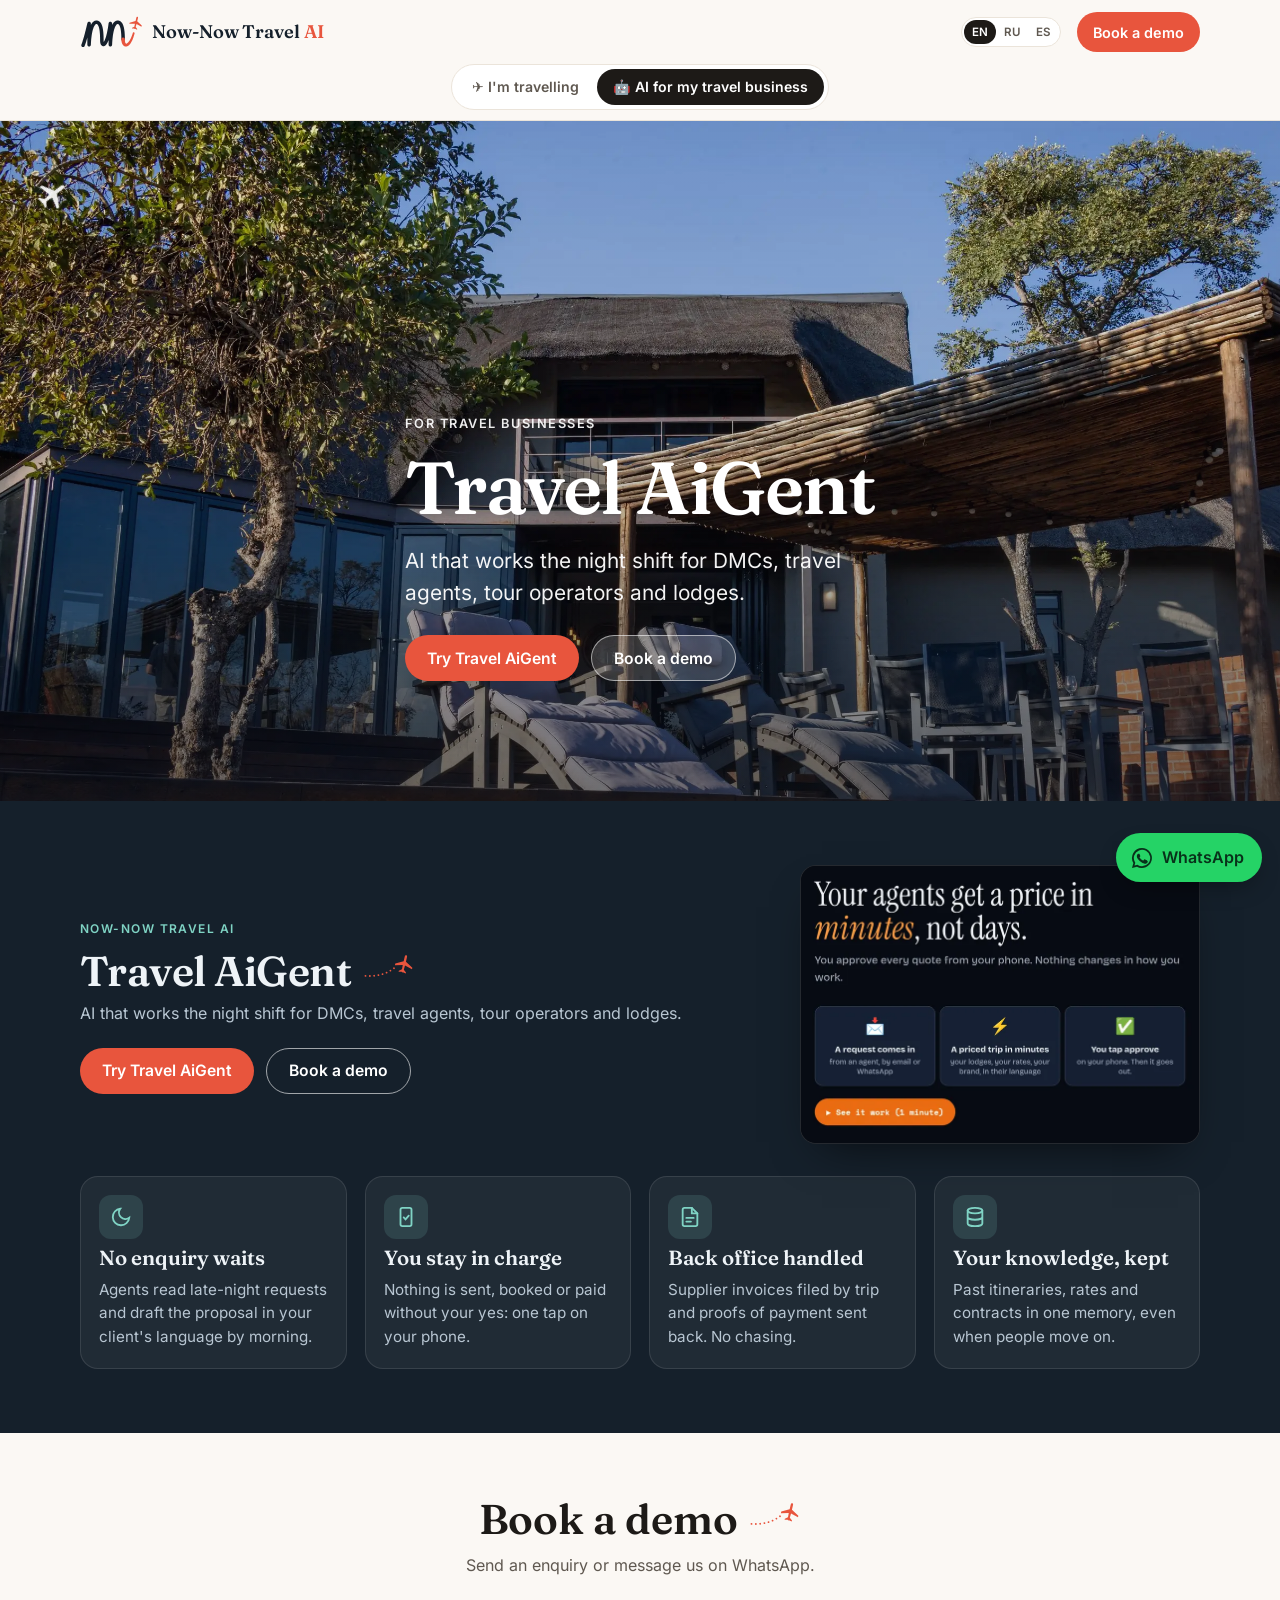
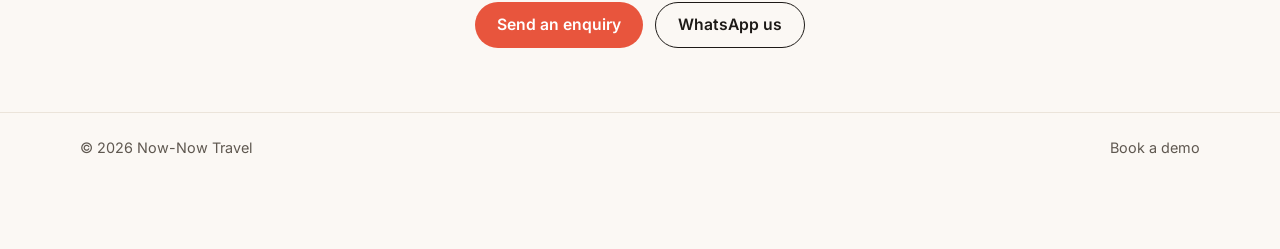
==== commit 49859100: "Custom domain nownowtravel.net: CNAME, canonical/og/JSON-LD URLs, sitemap, robots" ====
--- a/ai/index.html
+++ b/ai/index.html
@@ -5,7 +5,7 @@
 <meta name="viewport" content="width=device-width, initial-scale=1">
 <title>Now-Now Travel AI | Travel AiGent for DMCs, agents, operators and lodges</title>
 <meta name="description" content="Travel AiGent: AI that works the night shift for DMCs, travel agents, tour operators and lodges. Try it, or book a demo.">
-<link rel="canonical" href="https://now-now-adventures.github.io/ai/">
+<link rel="canonical" href="https://nownowtravel.net/ai/">
 <meta name="robots" content="index,follow">
 <meta name="theme-color" content="#e8553d">
 <link rel="icon" href="/favicon-32.png" type="image/png" sizes="32x32">
@@ -17,8 +17,8 @@
 <meta property="og:site_name" content="Now-Now Travel">
 <meta property="og:title" content="Now-Now Travel AI | Travel AiGent">
 <meta property="og:description" content="AI that works the night shift for DMCs, travel agents, tour operators and lodges.">
-<meta property="og:url" content="https://now-now-adventures.github.io/ai/">
-<meta property="og:image" content="https://now-now-adventures.github.io/img/og-ai.jpg">
+<meta property="og:url" content="https://nownowtravel.net/ai/">
+<meta property="og:image" content="https://nownowtravel.net/img/og-ai.jpg">
 <meta property="og:image:width" content="1200">
 <meta property="og:image:height" content="630">
 <meta property="og:locale" content="en_GB">
@@ -27,14 +27,14 @@
 <meta name="twitter:card" content="summary_large_image">
 <meta name="twitter:title" content="Now-Now Travel AI | Travel AiGent">
 <meta name="twitter:description" content="AI that works the night shift for DMCs, travel agents, tour operators and lodges.">
-<meta name="twitter:image" content="https://now-now-adventures.github.io/img/og-ai.jpg">
+<meta name="twitter:image" content="https://nownowtravel.net/img/og-ai.jpg">
 <link rel="preload" href="/fonts/inter-400.woff2" as="font" type="font/woff2" crossorigin>
 <link rel="preload" href="/fonts/fraunces-600.woff2" as="font" type="font/woff2" crossorigin>
 <link rel="preload" as="image" type="image/webp" href="/img/ai-hero-m.webp" media="(max-width:800px)">
 <link rel="preload" as="image" type="image/webp" href="/img/ai-hero.webp" media="(min-width:801px)">
 <link rel="stylesheet" href="/css/site.css">
 <script type="application/ld+json">
-{"@context":"https://schema.org","@type":"WebPage","name":"Now-Now Travel AI","url":"https://now-now-adventures.github.io/ai/","description":"Travel AiGent: AI that works the night shift for DMCs, travel agents, tour operators and lodges.","isPartOf":{"@type":"WebSite","name":"Now-Now Travel","url":"https://now-now-adventures.github.io/"},"mainEntity":{"@type":"Service","name":"Travel AiGent","serviceType":"AI quoting assistant for travel businesses","audience":"DMCs, travel agents, tour operators and lodges"}}
+{"@context":"https://schema.org","@type":"WebPage","name":"Now-Now Travel AI","url":"https://nownowtravel.net/ai/","description":"Travel AiGent: AI that works the night shift for DMCs, travel agents, tour operators and lodges.","isPartOf":{"@type":"WebSite","name":"Now-Now Travel","url":"https://nownowtravel.net/"},"mainEntity":{"@type":"Service","name":"Travel AiGent","serviceType":"AI quoting assistant for travel businesses","audience":"DMCs, travel agents, tour operators and lodges"}}
 </script>
 </head>
 <body data-page="ai">
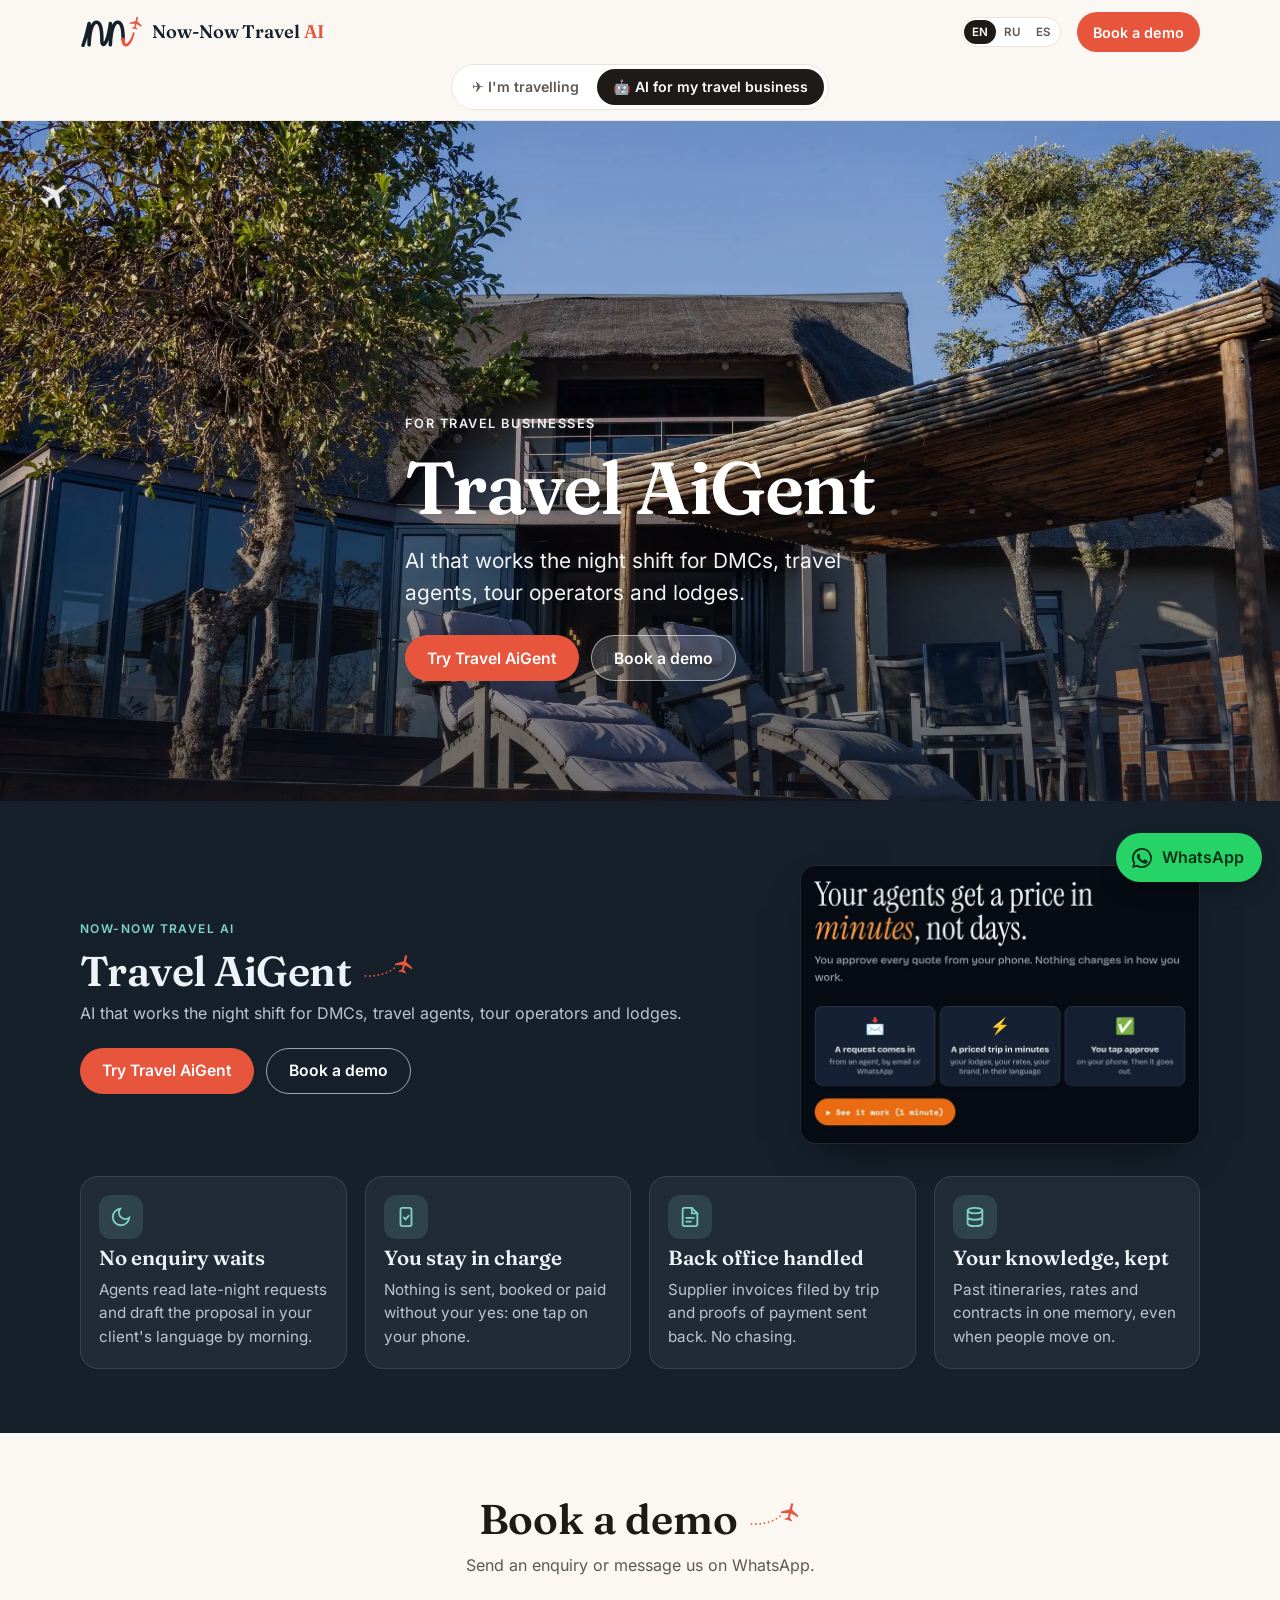
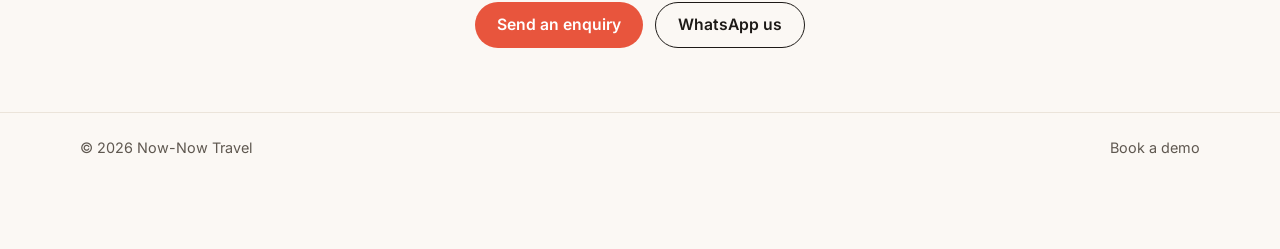
==== commit 7495c62e: "Travel AiGent demo -> yuliyaladysh.github.io/travel-ai; WhatsApp prefill Travel AiGent" ====
--- a/ai/index.html
+++ b/ai/index.html
@@ -71,7 +71,7 @@
   <h1 id="h1" data-t="ai_h">Travel AiGent</h1>
   <p class="lead" data-t="ai_lead">AI that works the night shift for DMCs, travel agents, tour operators and lodges.</p>
   <div class="actions">
-   <a class="btn btn-p" href="https://safrilo-xfactor.vercel.app/start.html?lang=en" data-qd target="_blank" rel="noopener" data-t="ai_try">Try Travel AiGent</a>
+   <a class="btn btn-p" href="https://yuliyaladysh.github.io/travel-ai/start.html?lang=en" data-qd target="_blank" rel="noopener" data-t="ai_try">Try Travel AiGent</a>
    <a class="btn btn-g" href="#contact" data-open="ai" data-t="ai_cta">Book a demo</a>
   </div>
  </div>
@@ -83,11 +83,11 @@
    <div>
     <div class="sec-h"><div><span class="tag" data-t="ai_tag">Now-Now Travel AI</span><h2 class="fly" id="ben-h" data-t="ai_h">Travel AiGent</h2><p data-t="ai_p">AI that works the night shift for DMCs, travel agents, tour operators and lodges.</p></div></div>
     <div class="actions">
-     <a class="btn btn-p" href="https://safrilo-xfactor.vercel.app/start.html?lang=en" data-qd target="_blank" rel="noopener" data-t="ai_try">Try Travel AiGent</a>
+     <a class="btn btn-p" href="https://yuliyaladysh.github.io/travel-ai/start.html?lang=en" data-qd target="_blank" rel="noopener" data-t="ai_try">Try Travel AiGent</a>
      <a class="btn btn-o" href="#contact" data-open="ai" data-t="ai_cta">Book a demo</a>
     </div>
    </div>
-   <a class="qd-preview" href="https://safrilo-xfactor.vercel.app/start.html?lang=en" data-qd target="_blank" rel="noopener" data-t-al="ai_try">
+   <a class="qd-preview" href="https://yuliyaladysh.github.io/travel-ai/start.html?lang=en" data-qd target="_blank" rel="noopener" data-t-al="ai_try">
     <picture>
      <source type="image/webp" srcset="/img/quotedesk-preview.webp">
      <img src="/img/quotedesk-preview.jpg" alt="" width="800" height="557" loading="lazy" decoding="async">
@@ -109,7 +109,7 @@
   <p data-t="c_p">Send an enquiry or message us on WhatsApp.</p>
   <div class="actions">
    <a class="btn btn-p" href="#contact" data-open="ai" data-t="c_form">Send an enquiry</a>
-   <a class="btn btn-o wa-link" href="https://wa.me/27710347336?text=Hi%20Now-Now%20Travel%20AI!%20I%27d%20like%20to%20try%20Quote%20Desk." target="_blank" rel="noopener" data-t="c_wa">WhatsApp us</a>
+   <a class="btn btn-o wa-link" href="https://wa.me/27710347336?text=Hi%20Now-Now%20Travel%20AI!%20I%27d%20like%20to%20try%20Travel%20AiGent." target="_blank" rel="noopener" data-t="c_wa">WhatsApp us</a>
   </div>
  </div>
 </section>
@@ -122,7 +122,7 @@
  </div>
 </footer>
 
-<a class="wa wa-link" href="https://wa.me/27710347336?text=Hi%20Now-Now%20Travel%20AI!%20I%27d%20like%20to%20try%20Quote%20Desk." target="_blank" rel="noopener" aria-label="Chat with us on WhatsApp" data-t-al="wa_al">
+<a class="wa wa-link" href="https://wa.me/27710347336?text=Hi%20Now-Now%20Travel%20AI!%20I%27d%20like%20to%20try%20Travel%20AiGent." target="_blank" rel="noopener" aria-label="Chat with us on WhatsApp" data-t-al="wa_al">
  <svg viewBox="0 0 24 24" aria-hidden="true"><path fill="currentColor" d="M12 2a10 10 0 0 0-8.6 15.1L2 22l5-1.3A10 10 0 1 0 12 2zm0 18.2a8.2 8.2 0 0 1-4.2-1.2l-.3-.2-3 .8.8-2.9-.2-.3A8.2 8.2 0 1 1 12 20.2zm4.5-6.1c-.2-.1-1.5-.7-1.7-.8-.2-.1-.4-.1-.6.1l-.8 1c-.1.2-.3.2-.5.1a6.7 6.7 0 0 1-3.3-2.9c-.2-.4.2-.4.7-1.3.1-.2 0-.3 0-.4l-.8-1.8c-.2-.5-.4-.4-.6-.4h-.5a1 1 0 0 0-.7.3 3 3 0 0 0-.9 2.2 5.2 5.2 0 0 0 1.1 2.8 11.9 11.9 0 0 0 4.6 4c1.7.7 2.4.8 3.2.7a2.8 2.8 0 0 0 1.8-1.3 2.3 2.3 0 0 0 .2-1.3c-.1-.1-.2-.2-.5-.3z"/></svg>
  <span>WhatsApp</span>
 </a>
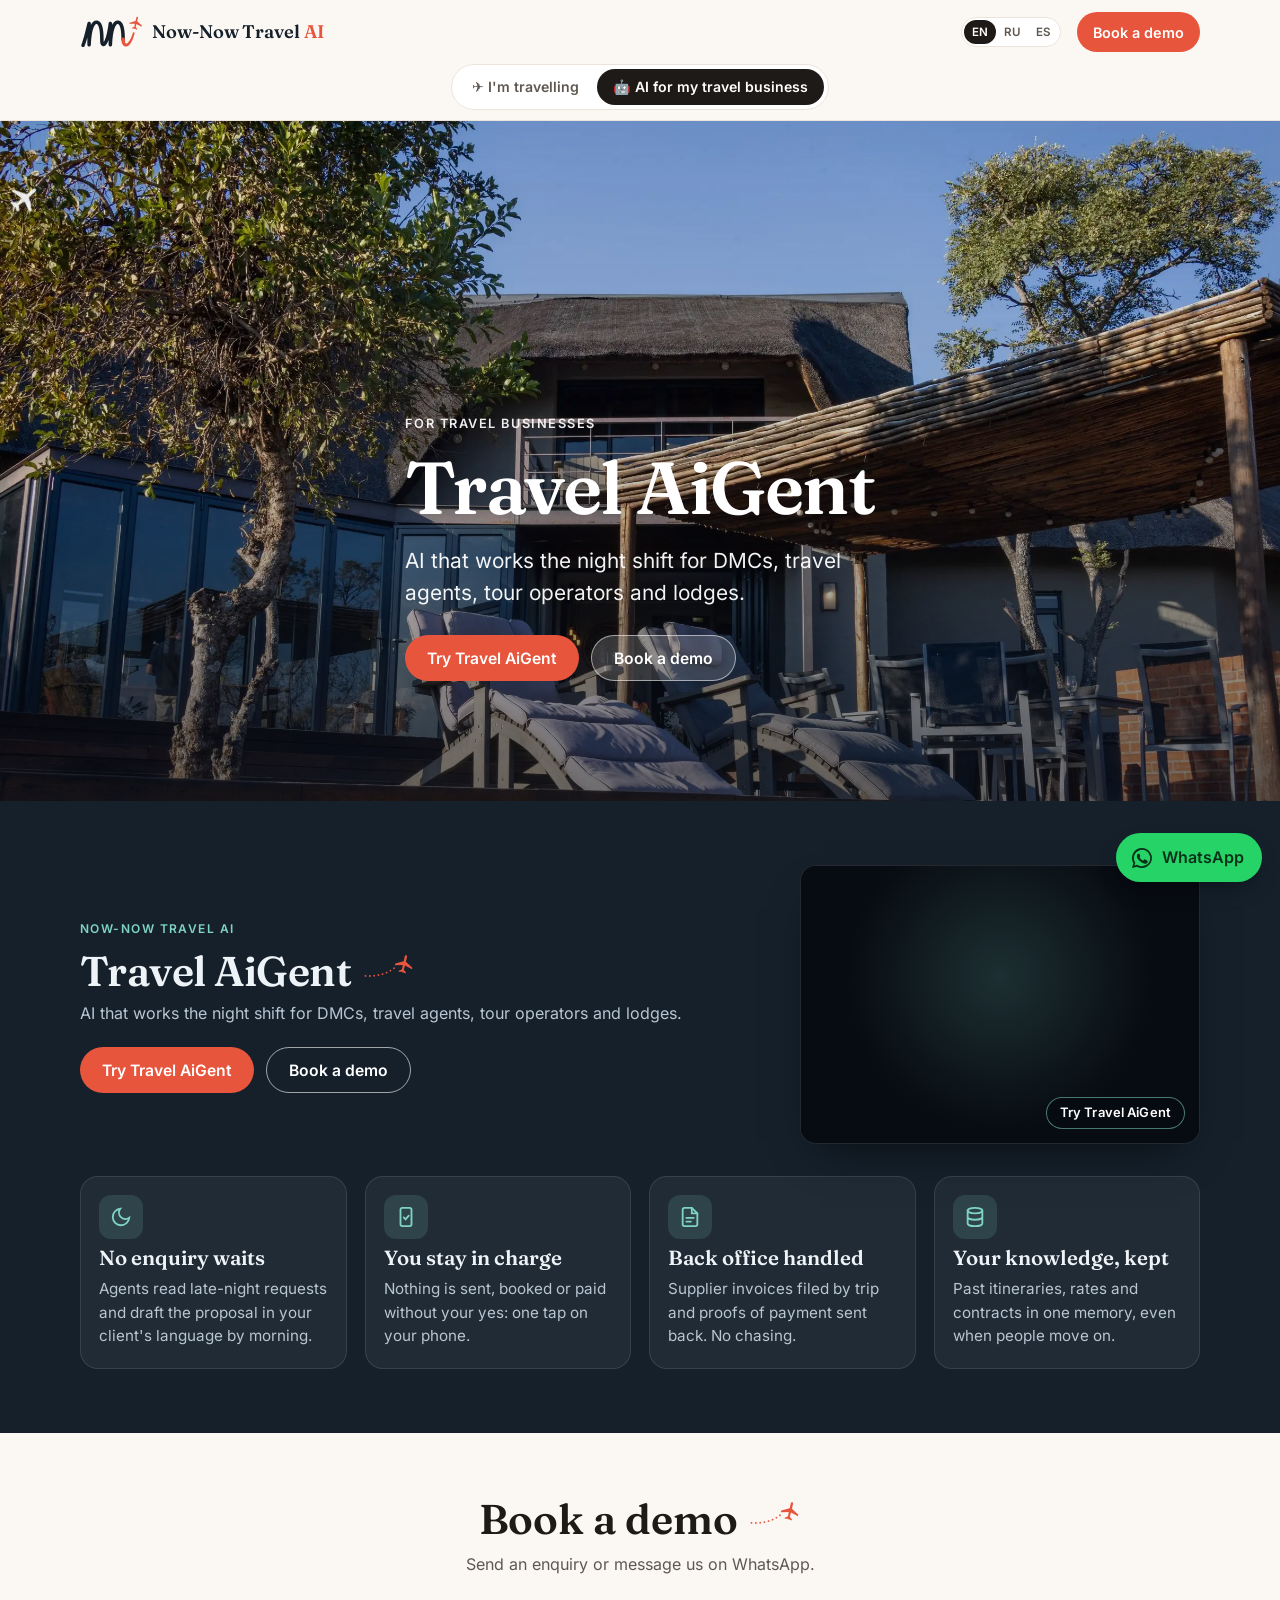
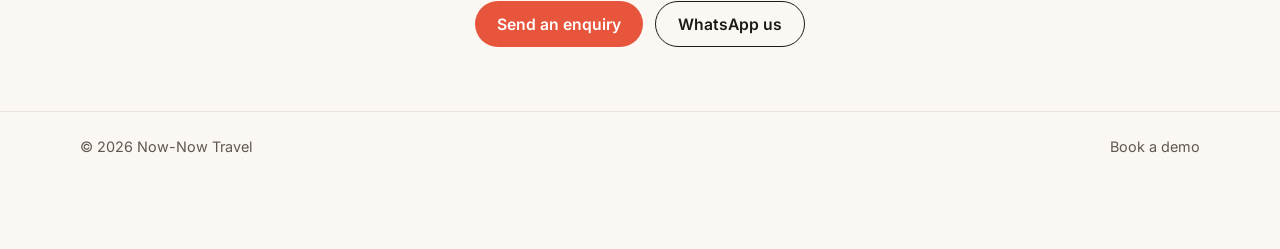
==== commit 6aed1e47: "AI tab: live lazy iframe preview of travel-ai; drop old app screenshot" ====
--- a/ai/index.html
+++ b/ai/index.html
@@ -87,12 +87,10 @@
      <a class="btn btn-o" href="#contact" data-open="ai" data-t="ai_cta">Book a demo</a>
     </div>
    </div>
-   <a class="qd-preview" href="https://yuliyaladysh.github.io/travel-ai/start.html?lang=en" data-qd target="_blank" rel="noopener" data-t-al="ai_try">
-    <picture>
-     <source type="image/webp" srcset="/img/quotedesk-preview.webp">
-     <img src="/img/quotedesk-preview.jpg" alt="" width="800" height="557" loading="lazy" decoding="async">
-    </picture>
-   </a>
+   <div class="qd-preview">
+    <div class="qd-live" aria-hidden="true"><iframe src="https://yuliyaladysh.github.io/travel-ai/start.html?lang=en" data-qd-live title="Travel AiGent live preview" loading="lazy" tabindex="-1" scrolling="no"></iframe></div>
+    <a class="qd-hit" href="https://yuliyaladysh.github.io/travel-ai/start.html?lang=en" data-qd target="_blank" rel="noopener" data-t-al="ai_try"><span class="qd-pill" data-t="ai_try">Try Travel AiGent</span></a>
+   </div>
   </div>
   <div class="grid">
    <div class="card reveal"><div class="card-b"><div class="ico"><svg viewBox="0 0 24 24" fill="none" stroke="currentColor" stroke-width="2" stroke-linecap="round" aria-hidden="true"><path d="M21 12.8A9 9 0 1 1 11.2 3a7 7 0 0 0 9.8 9.8z"/></svg></div><h3 data-t="a1t">No enquiry waits</h3><p data-t="a1d">Agents read late-night requests and draft the proposal in your client's language by morning.</p></div></div>
--- a/css/site.css
+++ b/css/site.css
@@ -97,7 +97,11 @@
 .ai-top .sec-h{margin-bottom:0}
 .qd-preview{display:block;margin:0;padding:0;border-radius:16px;overflow:hidden;border:1.5px solid rgba(255,255,255,.12);box-shadow:0 20px 44px -22px rgba(0,0,0,.7);background:#070B12;cursor:pointer;transition:transform .25s ease,box-shadow .25s ease,border-color .25s ease;text-decoration:none;color:inherit}
 .qd-preview:hover{transform:translateY(-4px);border-color:rgba(127,211,196,.55);box-shadow:0 24px 48px -20px rgba(0,0,0,.8)}
-.qd-preview img{width:100%;height:auto;display:block;aspect-ratio:800/557;object-fit:cover}
+.qd-preview{position:relative;aspect-ratio:800/557}
+.qd-live{position:absolute;inset:0;overflow:hidden;background:#070B12 radial-gradient(circle at 50% 40%,rgba(127,211,196,.18),transparent 60%)}
+.qd-live iframe{position:absolute;top:0;left:0;width:250%;height:250%;border:0;transform:scale(.4);transform-origin:0 0;pointer-events:none;background:transparent}
+.qd-hit{position:absolute;inset:0;display:flex;align-items:flex-end;justify-content:flex-end;padding:14px;text-decoration:none;color:inherit}
+.qd-pill{background:rgba(7,11,18,.82);border:1px solid rgba(127,211,196,.55);color:#fff;border-radius:999px;padding:7px 13px;font-size:13px;line-height:1.2;font-weight:600;letter-spacing:.01em;backdrop-filter:blur(4px)}
 .reveal{opacity:0;transform:translateY(22px);transition:opacity .7s ease,transform .7s cubic-bezier(.22,1,.36,1)}
 .reveal.in{opacity:1;transform:none}
 .svc .card.reveal:nth-child(1){transition-delay:.05s}
@@ -158,7 +162,8 @@
   .hero-travel picture img{object-position:center 50%}
   .hero-ai picture img{object-position:center 62%}
   .ai-top{grid-template-columns:1fr;gap:20px;margin-bottom:24px}
-  .qd-preview img{max-height:200px}
+  .qd-preview{aspect-ratio:4/3;max-height:260px}
+  .qd-live iframe{width:200%;height:200%;transform:scale(.5)}
   .tab{padding:0 12px;font-size:.8rem;min-height:34px}
   .logo{font-size:1.04rem;gap:7px}
   .logo .mk{height:30px}
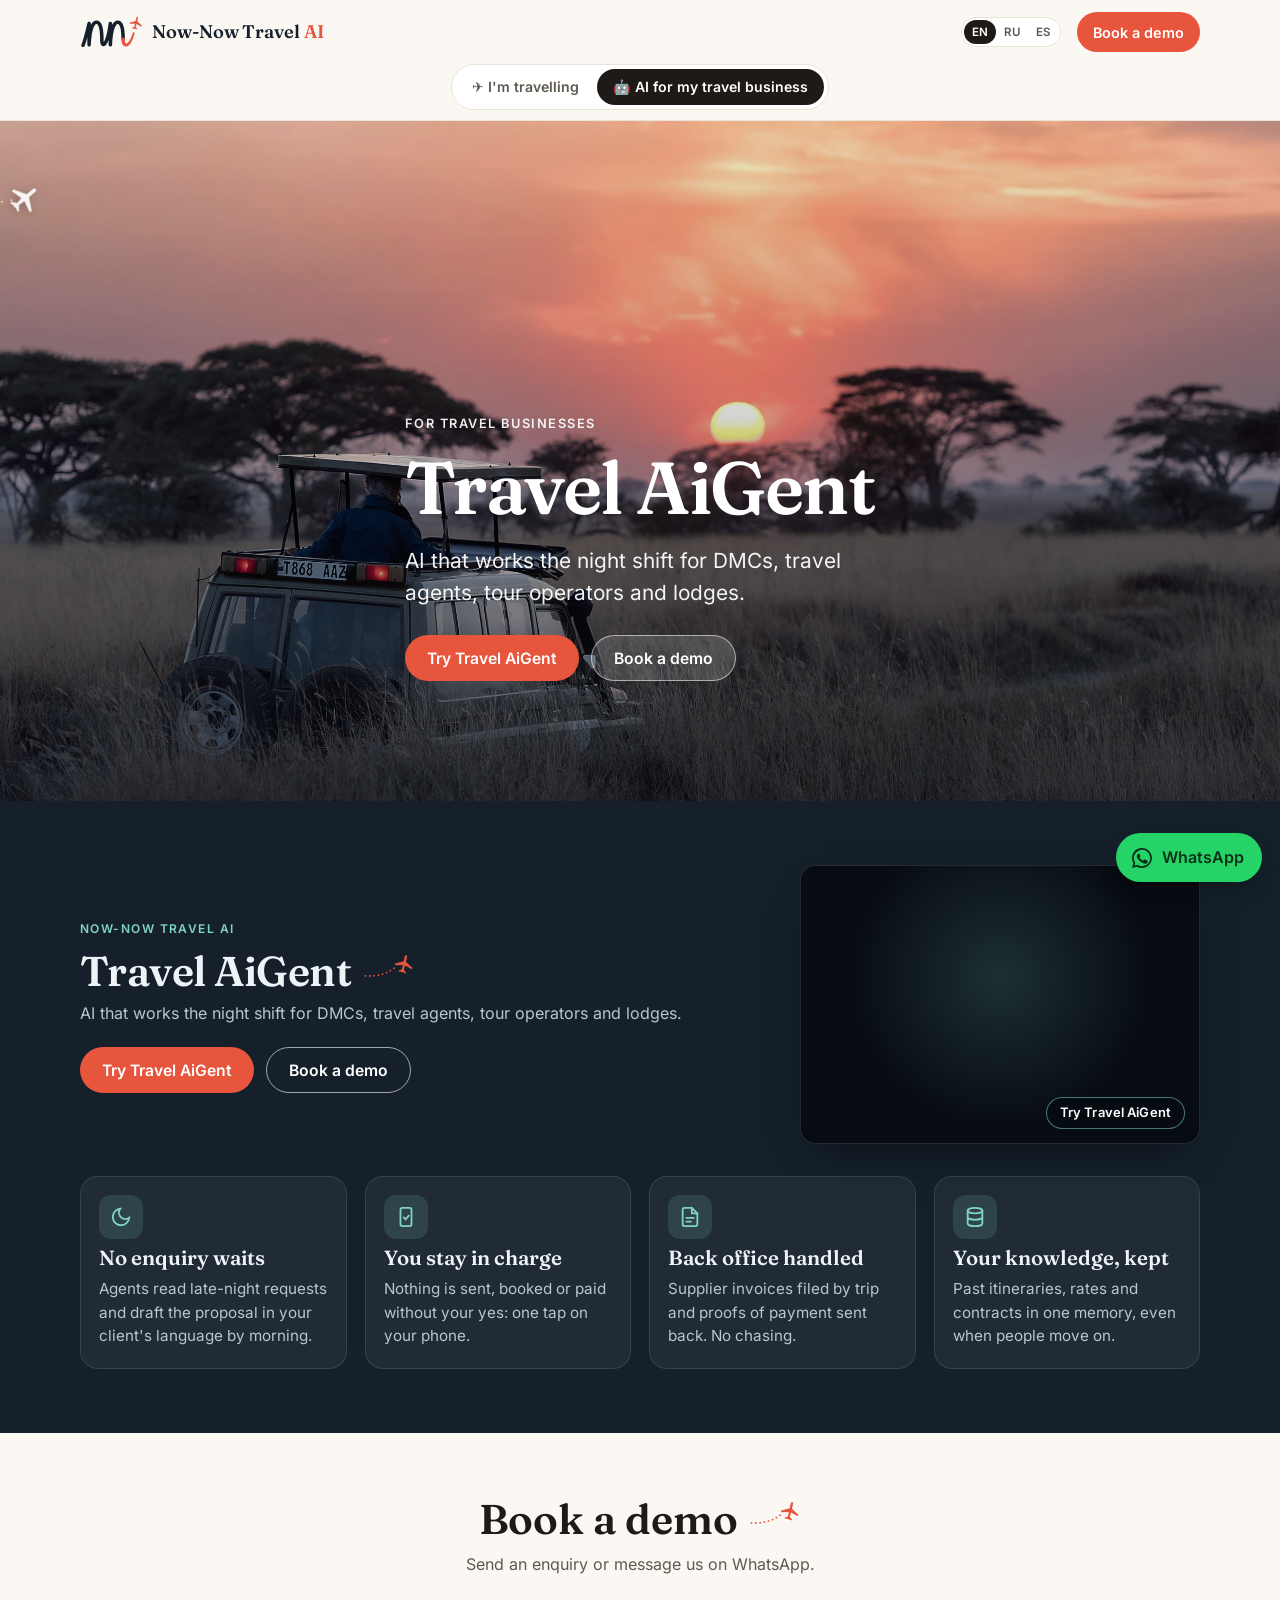
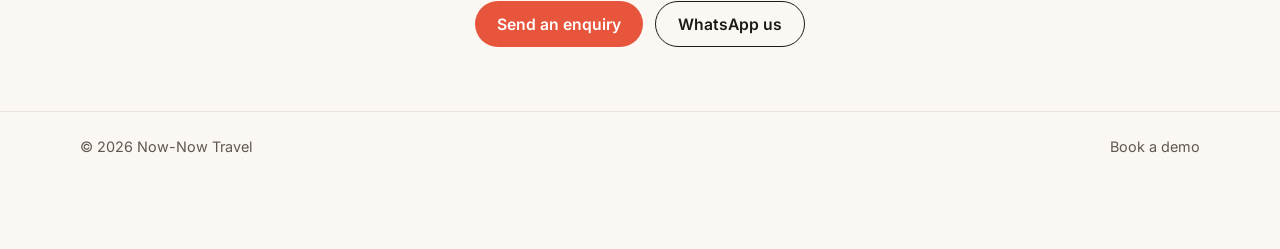
==== commit 7e499fa4: "AI tab hero: Unsplash sunset safari by Hu Chen" ====
--- a/ai/index.html
+++ b/ai/index.html
@@ -63,7 +63,7 @@
   <source media="(max-width:800px)" type="image/jpeg" srcset="/img/ai-hero-m.jpg">
   <source type="image/webp" srcset="/img/ai-hero-1280.webp 1280w, /img/ai-hero.webp 2560w" sizes="100vw">
   <source type="image/jpeg" srcset="/img/ai-hero-1280.jpg 1280w, /img/ai-hero.jpg 2560w" sizes="100vw">
-  <img src="/img/ai-hero.jpg" alt="A modern safari lodge deck with lounge chairs" width="2560" height="1440" fetchpriority="high">
+  <img src="/img/ai-hero.jpg" alt="A safari game vehicle at sunset on the African savannah" width="2560" height="1440" fetchpriority="high">
  </picture>
  <div class="sky" aria-hidden="true"><svg viewBox="0 0 1600 900" preserveAspectRatio="xMidYMin slice" focusable="false"><defs><path id="sk-pl" d="M95.58 28.92 L96.31 29.25 L96.56 30.23 L96.33 31.69 L95.19 36.49 L102.71 43.45 L102.27 45.29 L94.12 40.98 L92.7 45.83 L95.26 48.92 L94.94 50.24 L91.66 48.6 L90.8 49.04 L90.23 48.26 L86.56 48.25 L86.88 46.93 L90.55 45.32 L91.46 40.35 L82.25 40.54 L82.68 38.7 L92.53 35.86 L93.67 31.06 L94.11 29.65 L94.78 28.89Z" transform="rotate(45) translate(-92.48 -39.56)"/></defs><mask id="sk-m1" maskUnits="userSpaceOnUse" x="-200" y="-100" width="2000" height="1100"><path d="M-80 120C240 30 520 150 820 80S1360 40 1700 110" pathLength="1" fill="none" stroke="#fff" stroke-width="10" stroke-dasharray="1 1" stroke-dashoffset="1"><animate attributeName="stroke-dashoffset" values="1;1;0;0" keyTimes="0;0.02;0.66;1" dur="20s" repeatCount="indefinite"/></path></mask><g opacity=".9"><animate attributeName="opacity" values=".9;.9;.9;0" keyTimes="0;0.02;0.66;1" dur="20s" repeatCount="indefinite"/><path class="sk-trail" d="M-80 120C240 30 520 150 820 80S1360 40 1700 110" mask="url(#sk-m1)"/><use href="#sk-pl" fill="#fff" transform="scale(1.7)"><animateMotion dur="20s" repeatCount="indefinite" rotate="auto" calcMode="linear" keyPoints="0;0;1;1" keyTimes="0;0.02;0.66;1" path="M-80 120C240 30 520 150 820 80S1360 40 1700 110"/></use></g><mask id="sk-m2" maskUnits="userSpaceOnUse" x="-200" y="-100" width="2000" height="1100"><path d="M1700 60C1400 140 1100 40 800 110S300 70-100 135" pathLength="1" fill="none" stroke="#fff" stroke-width="10" stroke-dasharray="1 1" stroke-dashoffset="1"><animate attributeName="stroke-dashoffset" values="1;1;0;0" keyTimes="0;0.3;0.86;1" dur="26s" repeatCount="indefinite"/></path></mask><g opacity=".95"><animate attributeName="opacity" values=".95;.95;.95;0" keyTimes="0;0.3;0.86;1" dur="26s" repeatCount="indefinite"/><path class="sk-trail" d="M1700 60C1400 140 1100 40 800 110S300 70-100 135" mask="url(#sk-m2)"/><use href="#sk-pl" fill="#e8553d" transform="scale(1.2)"><animateMotion dur="26s" repeatCount="indefinite" rotate="auto" calcMode="linear" keyPoints="0;0;1;1" keyTimes="0;0.3;0.86;1" path="M1700 60C1400 140 1100 40 800 110S300 70-100 135"/></use></g></svg></div>
  <div class="wrap">
--- a/css/site.css
+++ b/css/site.css
@@ -46,7 +46,7 @@
 .hero picture{position:absolute;inset:0;width:100%;height:100%;overflow:hidden}
 .hero picture img{position:absolute;inset:0;width:100%;height:100%;object-fit:cover;transform:scale(1);transform-origin:50% 50%;animation:hero-zoom 28s ease-out forwards}
 .hero-travel picture img{object-position:center 48%}
-.hero-ai picture img{object-position:center 68%}
+.hero-ai picture img{object-position:center 45%}
 @keyframes hero-zoom{from{transform:scale(1)}to{transform:scale(1.06)}}
 .hero::after{content:"";position:absolute;inset:0;background:linear-gradient(180deg,rgba(10,15,25,.08) 0%,rgba(10,15,25,.16) 42%,rgba(10,15,25,.40) 74%,rgba(10,15,25,.60) 100%)}
 .hero .wrap{position:relative;z-index:2;padding-bottom:56px;padding-top:80px}
@@ -160,7 +160,7 @@
   .hero{min-height:72vh}
   .hero .wrap{padding-bottom:40px}
   .hero-travel picture img{object-position:center 50%}
-  .hero-ai picture img{object-position:center 62%}
+  .hero-ai picture img{object-position:center 45%}
   .ai-top{grid-template-columns:1fr;gap:20px;margin-bottom:24px}
   .qd-preview{aspect-ratio:4/3;max-height:260px}
   .qd-live iframe{width:200%;height:200%;transform:scale(.5)}
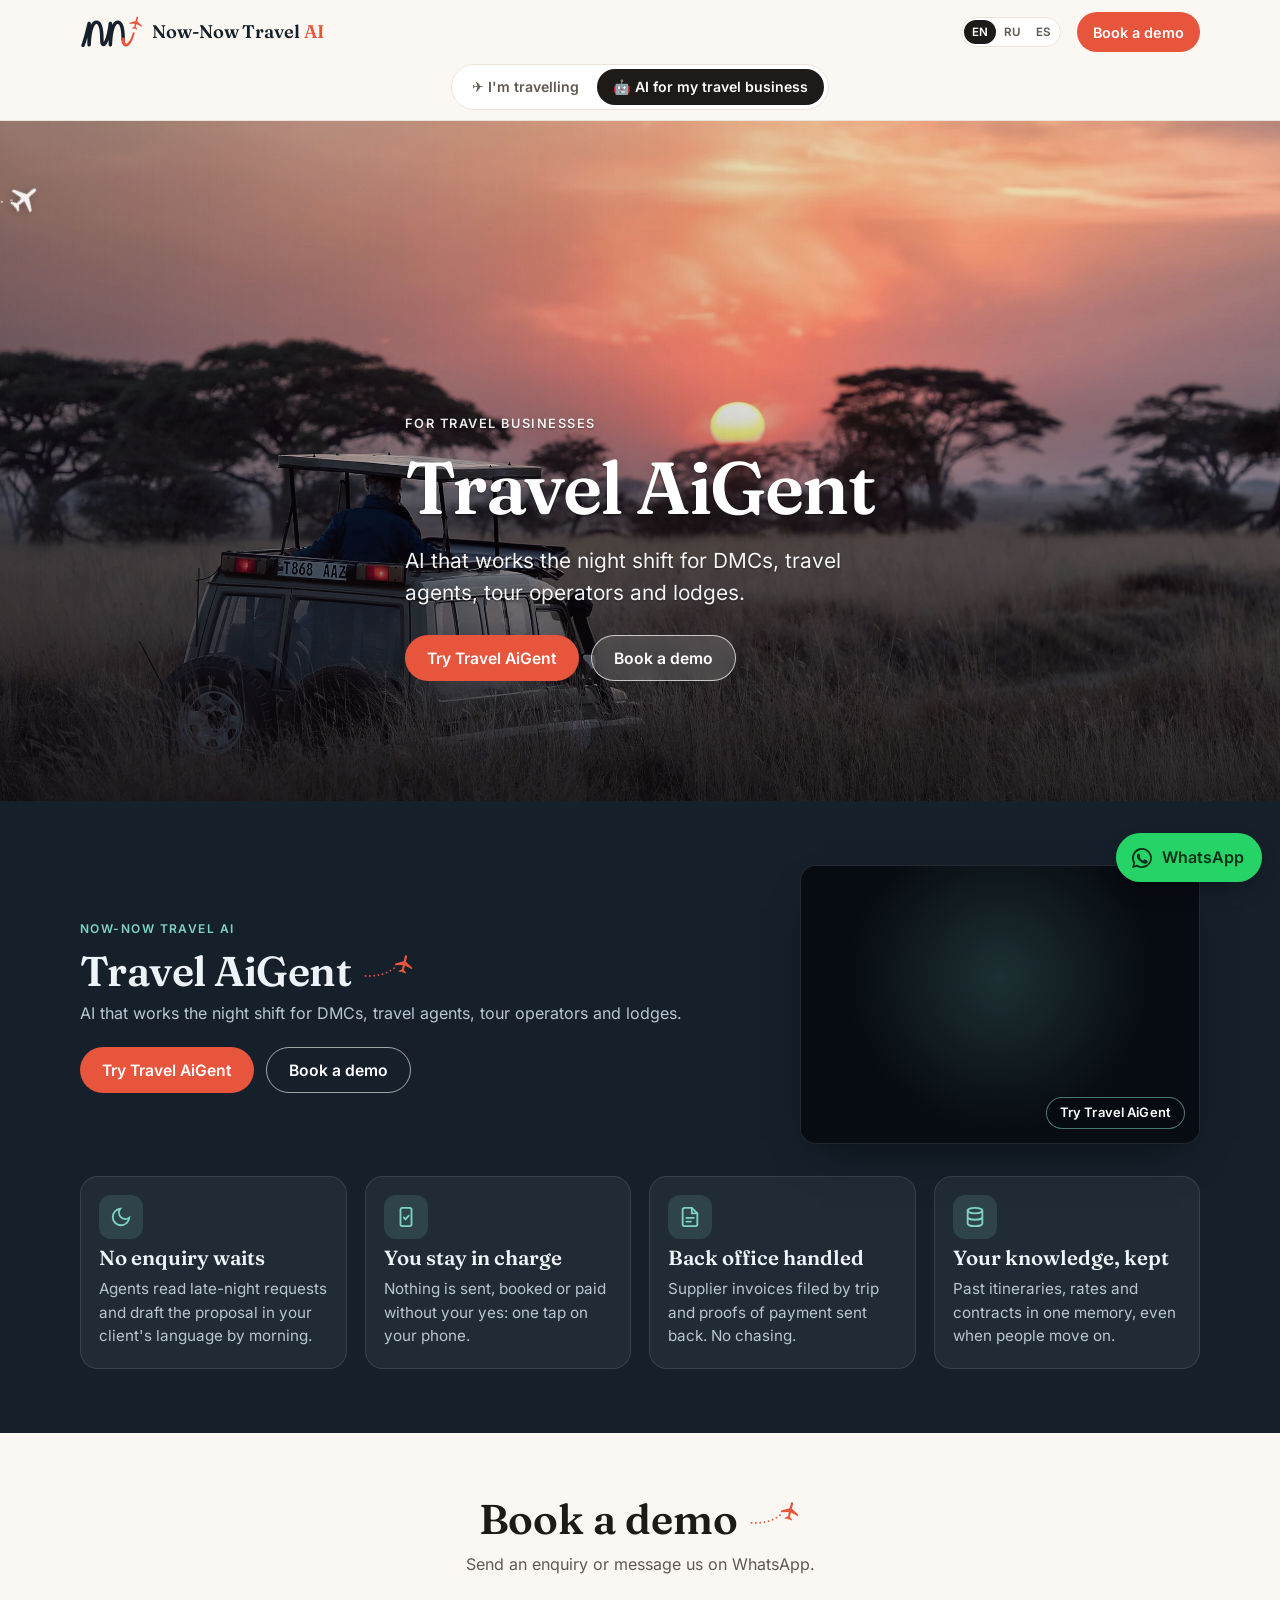
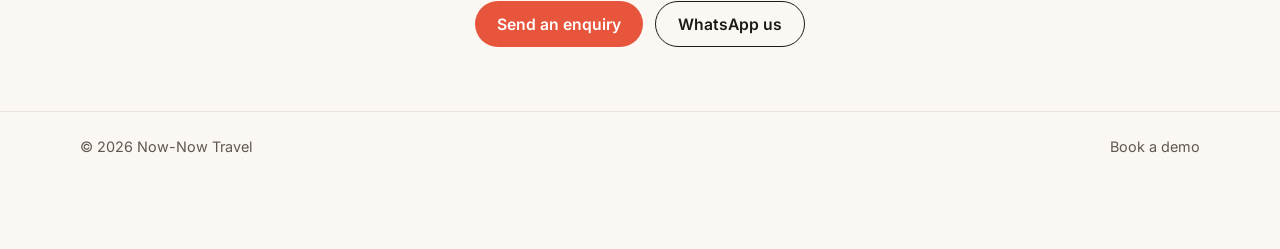
==== commit e9191444: "Cache-bust hero images and site CSS Browsers were holding the previous AI-tab photo at the same URL." ====
--- a/ai/index.html
+++ b/ai/index.html
@@ -30,9 +30,9 @@
 <meta name="twitter:image" content="https://nownowtravel.net/img/og-ai.jpg">
 <link rel="preload" href="/fonts/inter-400.woff2" as="font" type="font/woff2" crossorigin>
 <link rel="preload" href="/fonts/fraunces-600.woff2" as="font" type="font/woff2" crossorigin>
-<link rel="preload" as="image" type="image/webp" href="/img/ai-hero-m.webp" media="(max-width:800px)">
-<link rel="preload" as="image" type="image/webp" href="/img/ai-hero.webp" media="(min-width:801px)">
-<link rel="stylesheet" href="/css/site.css">
+<link rel="preload" as="image" type="image/webp" href="/img/ai-hero-m.webp?v=20261112c" media="(max-width:800px)">
+<link rel="preload" as="image" type="image/webp" href="/img/ai-hero.webp?v=20261112c" media="(min-width:801px)">
+<link rel="stylesheet" href="/css/site.css?v=20261112c">
 <script type="application/ld+json">
 {"@context":"https://schema.org","@type":"WebPage","name":"Now-Now Travel AI","url":"https://nownowtravel.net/ai/","description":"Travel AiGent: AI that works the night shift for DMCs, travel agents, tour operators and lodges.","isPartOf":{"@type":"WebSite","name":"Now-Now Travel","url":"https://nownowtravel.net/"},"mainEntity":{"@type":"Service","name":"Travel AiGent","serviceType":"AI quoting assistant for travel businesses","audience":"DMCs, travel agents, tour operators and lodges"}}
 </script>
@@ -59,11 +59,11 @@
 <main id="main">
 <section class="hero hero-ai" id="top" aria-labelledby="h1">
  <picture>
-  <source media="(max-width:800px)" type="image/webp" srcset="/img/ai-hero-m.webp">
-  <source media="(max-width:800px)" type="image/jpeg" srcset="/img/ai-hero-m.jpg">
-  <source type="image/webp" srcset="/img/ai-hero-1280.webp 1280w, /img/ai-hero.webp 2560w" sizes="100vw">
-  <source type="image/jpeg" srcset="/img/ai-hero-1280.jpg 1280w, /img/ai-hero.jpg 2560w" sizes="100vw">
-  <img src="/img/ai-hero.jpg" alt="A safari game vehicle at sunset on the African savannah" width="2560" height="1440" fetchpriority="high">
+  <source media="(max-width:800px)" type="image/webp" srcset="/img/ai-hero-m.webp?v=20261112c">
+  <source media="(max-width:800px)" type="image/jpeg" srcset="/img/ai-hero-m.jpg?v=20261112c">
+  <source type="image/webp" srcset="/img/ai-hero-1280.webp?v=20261112c 1280w, /img/ai-hero.webp?v=20261112c 2560w" sizes="100vw">
+  <source type="image/jpeg" srcset="/img/ai-hero-1280.jpg?v=20261112c 1280w, /img/ai-hero.jpg?v=20261112c 2560w" sizes="100vw">
+  <img src="/img/ai-hero.jpg?v=20261112c" alt="A safari game vehicle at sunset on the African savannah" width="2560" height="1440" fetchpriority="high">
  </picture>
  <div class="sky" aria-hidden="true"><svg viewBox="0 0 1600 900" preserveAspectRatio="xMidYMin slice" focusable="false"><defs><path id="sk-pl" d="M95.58 28.92 L96.31 29.25 L96.56 30.23 L96.33 31.69 L95.19 36.49 L102.71 43.45 L102.27 45.29 L94.12 40.98 L92.7 45.83 L95.26 48.92 L94.94 50.24 L91.66 48.6 L90.8 49.04 L90.23 48.26 L86.56 48.25 L86.88 46.93 L90.55 45.32 L91.46 40.35 L82.25 40.54 L82.68 38.7 L92.53 35.86 L93.67 31.06 L94.11 29.65 L94.78 28.89Z" transform="rotate(45) translate(-92.48 -39.56)"/></defs><mask id="sk-m1" maskUnits="userSpaceOnUse" x="-200" y="-100" width="2000" height="1100"><path d="M-80 120C240 30 520 150 820 80S1360 40 1700 110" pathLength="1" fill="none" stroke="#fff" stroke-width="10" stroke-dasharray="1 1" stroke-dashoffset="1"><animate attributeName="stroke-dashoffset" values="1;1;0;0" keyTimes="0;0.02;0.66;1" dur="20s" repeatCount="indefinite"/></path></mask><g opacity=".9"><animate attributeName="opacity" values=".9;.9;.9;0" keyTimes="0;0.02;0.66;1" dur="20s" repeatCount="indefinite"/><path class="sk-trail" d="M-80 120C240 30 520 150 820 80S1360 40 1700 110" mask="url(#sk-m1)"/><use href="#sk-pl" fill="#fff" transform="scale(1.7)"><animateMotion dur="20s" repeatCount="indefinite" rotate="auto" calcMode="linear" keyPoints="0;0;1;1" keyTimes="0;0.02;0.66;1" path="M-80 120C240 30 520 150 820 80S1360 40 1700 110"/></use></g><mask id="sk-m2" maskUnits="userSpaceOnUse" x="-200" y="-100" width="2000" height="1100"><path d="M1700 60C1400 140 1100 40 800 110S300 70-100 135" pathLength="1" fill="none" stroke="#fff" stroke-width="10" stroke-dasharray="1 1" stroke-dashoffset="1"><animate attributeName="stroke-dashoffset" values="1;1;0;0" keyTimes="0;0.3;0.86;1" dur="26s" repeatCount="indefinite"/></path></mask><g opacity=".95"><animate attributeName="opacity" values=".95;.95;.95;0" keyTimes="0;0.3;0.86;1" dur="26s" repeatCount="indefinite"/><path class="sk-trail" d="M1700 60C1400 140 1100 40 800 110S300 70-100 135" mask="url(#sk-m2)"/><use href="#sk-pl" fill="#e8553d" transform="scale(1.2)"><animateMotion dur="26s" repeatCount="indefinite" rotate="auto" calcMode="linear" keyPoints="0;0;1;1" keyTimes="0;0.3;0.86;1" path="M1700 60C1400 140 1100 40 800 110S300 70-100 135"/></use></g></svg></div>
  <div class="wrap">
@@ -154,6 +154,6 @@
   </form>
  </div>
 </dialog>
-<script src="/js/site.js" defer></script>
+<script src="/js/site.js?v=20261112c" defer></script>
 </body>
 </html>
--- a/css/site.css
+++ b/css/site.css
@@ -38,7 +38,7 @@
 .btn{display:inline-flex;align-items:center;justify-content:center;gap:8px;min-height:46px;padding:0 22px;border-radius:999px;border:0;font:600 .98rem var(--body);text-decoration:none;cursor:pointer;transition:background .2s ease,transform .2s ease,box-shadow .2s ease,border-color .2s ease,color .2s ease}
 .btn:active{transform:scale(.98)}
 .btn-p{background:var(--coral);color:#fff}.btn-p:hover{background:var(--coral-d)}
-.btn-g{background:rgba(255,255,255,.16);color:#fff;border:1px solid rgba(255,255,255,.55)}.btn-g:hover{background:rgba(255,255,255,.26)}
+.btn-g{background:rgba(255,255,255,.16);color:#fff;border:1px solid rgba(255,255,255,.7);backdrop-filter:blur(8px);-webkit-backdrop-filter:blur(8px)}.btn-g:hover{background:rgba(255,255,255,.26)}
 .btn-o{background:transparent;color:var(--ink);border:1.5px solid var(--ink)}.btn-o:hover{background:var(--ink);color:#fff}
 .btn-sm{min-height:40px;padding:0 16px;font-size:.9rem}
 /* hero */
@@ -48,12 +48,13 @@
 .hero-travel picture img{object-position:center 48%}
 .hero-ai picture img{object-position:center 45%}
 @keyframes hero-zoom{from{transform:scale(1)}to{transform:scale(1.06)}}
-.hero::after{content:"";position:absolute;inset:0;background:linear-gradient(180deg,rgba(10,15,25,.08) 0%,rgba(10,15,25,.16) 42%,rgba(10,15,25,.40) 74%,rgba(10,15,25,.60) 100%)}
+.hero::after{content:"";position:absolute;inset:0;background:linear-gradient(180deg,rgba(16,12,18,.08) 0%,rgba(16,12,18,.05) 36%,rgba(16,12,18,.36) 66%,rgba(14,11,16,.70) 100%),linear-gradient(90deg,rgba(14,11,16,.28) 0%,rgba(14,11,16,.10) 40%,transparent 68%)}
 .hero .wrap{position:relative;z-index:2;padding-bottom:56px;padding-top:80px}
 .eyebrow{font-size:.8rem;font-weight:600;letter-spacing:.12em;text-transform:uppercase;opacity:.92;margin:0 0 14px}
 .hero h1{font-size:clamp(2.6rem,7.5vw,5.2rem);letter-spacing:-.02em;max-width:12ch}
 .hero-ai h1{max-width:14ch;font-size:clamp(2.4rem,6.5vw,4.6rem)}
-.hero h1 em{font-style:normal;color:#ffb8a8}
+.hero h1,.hero p.lead,.hero .eyebrow,.hero .chips{text-shadow:0 1px 2px rgba(0,0,0,.45),0 8px 28px rgba(0,0,0,.35)}
+.hero h1 em{font-style:normal;color:#ffb8a8;text-shadow:0 1px 2px rgba(0,0,0,.35),0 6px 22px rgba(80,30,20,.3)}
 .hero p.lead{font-size:clamp(1.05rem,2.2vw,1.3rem);max-width:34ch;margin:16px 0 26px;opacity:.95}
 .actions{display:flex;flex-wrap:wrap;gap:12px}
 .chips{display:flex;flex-wrap:wrap;gap:8px 18px;margin:26px 0 0;padding:0;list-style:none;font-size:.9rem;opacity:.92}
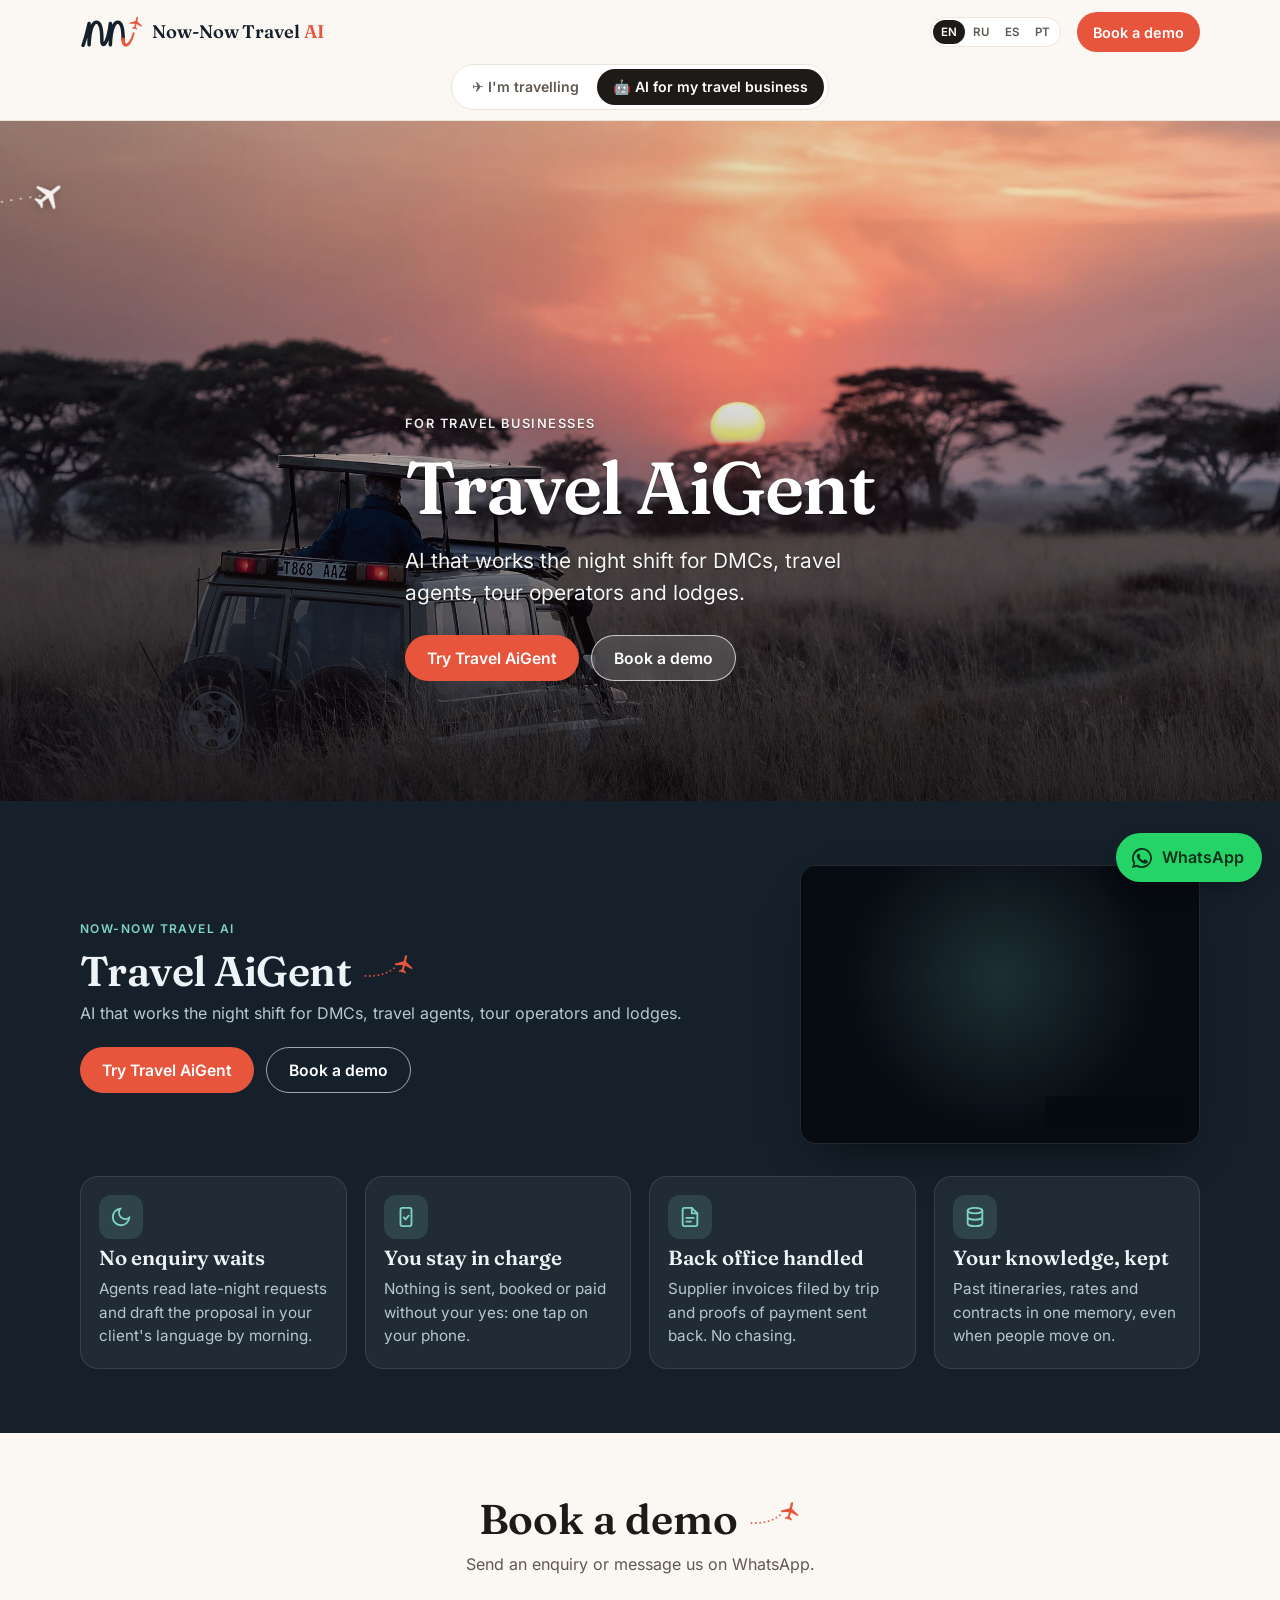
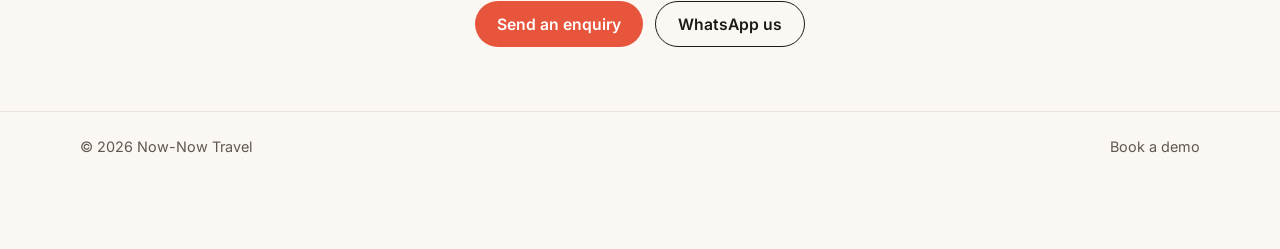
==== commit c469b3b8: "Sync Travel AiGent preview with the new start page The live app now has English, Russian, Spanish an" ====
--- a/ai/index.html
+++ b/ai/index.html
@@ -24,6 +24,7 @@
 <meta property="og:locale" content="en_GB">
 <meta property="og:locale:alternate" content="ru_RU">
 <meta property="og:locale:alternate" content="es_ES">
+<meta property="og:locale:alternate" content="pt_BR">
 <meta name="twitter:card" content="summary_large_image">
 <meta name="twitter:title" content="Now-Now Travel AI | Travel AiGent">
 <meta name="twitter:description" content="AI that works the night shift for DMCs, travel agents, tour operators and lodges.">
@@ -32,7 +33,7 @@
 <link rel="preload" href="/fonts/fraunces-600.woff2" as="font" type="font/woff2" crossorigin>
 <link rel="preload" as="image" type="image/webp" href="/img/ai-hero-m.webp?v=20261112c" media="(max-width:800px)">
 <link rel="preload" as="image" type="image/webp" href="/img/ai-hero.webp?v=20261112c" media="(min-width:801px)">
-<link rel="stylesheet" href="/css/site.css?v=20261112c">
+<link rel="stylesheet" href="/css/site.css?v=20261112d">
 <script type="application/ld+json">
 {"@context":"https://schema.org","@type":"WebPage","name":"Now-Now Travel AI","url":"https://nownowtravel.net/ai/","description":"Travel AiGent: AI that works the night shift for DMCs, travel agents, tour operators and lodges.","isPartOf":{"@type":"WebSite","name":"Now-Now Travel","url":"https://nownowtravel.net/"},"mainEntity":{"@type":"Service","name":"Travel AiGent","serviceType":"AI quoting assistant for travel businesses","audience":"DMCs, travel agents, tour operators and lodges"}}
 </script>
@@ -45,7 +46,7 @@
    <svg class="mk" viewBox="1 26 104 56" aria-hidden="true"><path class="mk-ink" d="M14.16 37.76 L13.95 37.95 L13.76 38.16 L13.59 38.39 L13.44 38.63 L13.32 38.89 L13.22 39.16 L13.16 39.43 L12.9 40.47 L12.63 41.56 L12.36 42.7 L12.07 43.91 L11.77 45.16 L11.45 46.47 L11.13 47.82 L10.79 49.21 L10.43 50.65 L10.12 51.91 L9.75 53.36 L9.35 54.91 L8.94 56.49 L8.51 58.09 L8.06 59.72 L7.6 61.38 L7.11 63.06 L6.62 64.75 L6.1 66.46 L5.56 68.19 L5.01 69.92 L4.43 71.66 L3.84 73.41 L3.22 75.16 L3.16 75.43 L3.11 75.72 L3.1 76 L3.11 76.28 L3.16 76.57 L3.22 76.84 L3.32 77.11 L3.44 77.37 L3.59 77.61 L3.76 77.84 L3.95 78.05 L4.16 78.24 L4.39 78.41 L4.63 78.56 L4.89 78.68 L5.16 78.78 L5.43 78.84 L5.72 78.89 L6 78.9 L6.28 78.89 L6.57 78.84 L6.84 78.78 L7.11 78.68 L7.37 78.56 L7.61 78.41 L7.84 78.24 L8.05 78.05 L8.24 77.84 L8.41 77.61 L8.56 77.37 L8.68 77.11 L8.78 76.84 L9.39 75.09 L9.98 73.35 L10.56 71.6 L11.11 69.87 L11.65 68.15 L12.17 66.44 L12.66 64.74 L13.1 63.22 L13.1 63.7 L13.1 65.14 L13.1 66.58 L13.1 68 L13.1 69.42 L13.1 70.83 L13.1 72.23 L13.1 73.62 L13.1 75 L13.11 75.28 L13.16 75.57 L13.22 75.84 L13.32 76.11 L13.44 76.37 L13.59 76.61 L13.76 76.84 L13.95 77.05 L14.16 77.24 L14.39 77.41 L14.63 77.56 L14.89 77.68 L15.16 77.78 L15.43 77.84 L15.72 77.89 L16 77.9 L16.28 77.89 L16.57 77.84 L16.84 77.78 L17.11 77.68 L17.37 77.56 L17.61 77.41 L17.84 77.24 L18.05 77.05 L18.24 76.84 L18.41 76.61 L18.56 76.37 L18.68 76.11 L18.78 75.84 L18.84 75.57 L18.89 75.28 L18.9 75 L19.03 72.2 L19.22 69.3 L19.44 66.52 L19.71 63.86 L20 61.34 L20.31 59.14 L20.67 56.98 L21.07 54.86 L21.5 52.87 L21.9 51.28 L22.38 49.56 L22.88 48.04 L23.35 46.77 L23.89 45.5 L24.39 44.48 L24.9 43.58 L25.43 42.8 L25.91 42.18 L26.37 41.71 L26.8 41.36 L27.15 41.14 L27.48 41 L27.73 40.93 L28.02 40.91 L28.42 40.94 L28.76 41.02 L29.11 41.16 L29.4 41.33 L29.77 41.64 L30.14 42.03 L30.52 42.53 L30.89 43.15 L31.27 43.92 L31.66 44.86 L31.99 45.83 L32.33 47.03 L32.61 48.17 L32.9 49.62 L33.14 51.06 L33.34 52.51 L33.53 54.21 L33.69 56 L33.83 57.87 L33.92 59.64 L34 61.54 L34.06 63.63 L34.09 65.78 L34.1 68 L34.15 69.43 L34.16 69.71 L34.29 70.98 L34.34 71.26 L34.55 72.37 L34.62 72.64 L34.91 73.57 L35.01 73.84 L35.13 74.1 L35.5 74.85 L35.64 75.09 L35.81 75.32 L36.24 75.87 L36.43 76.08 L36.64 76.27 L36.87 76.44 L37.36 76.79 L37.61 76.94 L37.86 77.06 L38.13 77.16 L38.68 77.29 L38.95 77.36 L39.23 77.4 L39.52 77.42 L39.8 77.4 L40.4 77.32 L40.68 77.28 L40.95 77.21 L41.22 77.11 L41.48 76.99 L42.11 76.67 L42.36 76.53 L42.59 76.36 L43.26 75.8 L43.47 75.61 L43.66 75.4 L44.37 74.59 L44.54 74.36 L45.27 73.29 L45.41 73.05 L46.16 71.71 L46.93 70.09 L47.05 69.83 L47.83 67.92 L47.92 67.66 L48.1 67.16 L48.1 68 L48.1 69.42 L48.1 70.83 L48.1 72.23 L48.1 73.62 L48.1 75 L48.11 75.28 L48.16 75.57 L48.22 75.84 L48.32 76.11 L48.44 76.37 L48.59 76.61 L48.76 76.84 L48.95 77.05 L49.16 77.24 L49.39 77.41 L49.63 77.56 L49.89 77.68 L50.16 77.78 L50.43 77.84 L50.72 77.89 L51 77.9 L51.28 77.89 L51.57 77.84 L51.84 77.78 L52.11 77.68 L52.37 77.56 L52.61 77.41 L52.84 77.24 L53.05 77.05 L53.24 76.84 L53.41 76.61 L53.56 76.37 L53.68 76.11 L53.78 75.84 L53.84 75.57 L53.89 75.28 L53.9 75 L54.03 72.2 L54.22 69.3 L54.44 66.52 L54.71 63.86 L55 61.34 L55.31 59.14 L55.67 56.98 L56.07 54.86 L56.5 52.87 L56.9 51.28 L57.38 49.56 L57.88 48.04 L58.35 46.77 L58.89 45.5 L59.39 44.48 L59.9 43.58 L60.43 42.8 L60.91 42.18 L61.37 41.71 L61.8 41.36 L62.15 41.14 L62.48 41 L62.73 40.93 L63.02 40.91 L63.42 40.94 L63.77 41.02 L64.12 41.16 L64.42 41.34 L64.79 41.63 L65.16 42.02 L65.53 42.51 L65.91 43.12 L66.29 43.87 L66.68 44.78 L66.99 45.63 L67.35 46.84 L67.61 47.87 L67.9 49.23 L68.15 50.67 L68.34 51.91 L68.53 53.5 L68.69 55.16 L68.83 56.88 L68.93 58.57 L69 60.2 L69.06 62.09 L69.09 64.02 L69.1 66 L69.11 66.28 L69.16 66.57 L69.22 66.84 L69.32 67.11 L69.44 67.37 L69.59 67.61 L69.76 67.84 L69.95 68.05 L70.16 68.24 L70.39 68.41 L70.63 68.56 L70.89 68.68 L71.16 68.78 L71.43 68.84 L71.72 68.89 L72 68.9 L72.28 68.89 L72.57 68.84 L72.84 68.78 L73.11 68.68 L73.37 68.56 L73.61 68.41 L73.84 68.24 L74.05 68.05 L74.24 67.84 L74.41 67.61 L74.56 67.37 L74.68 67.11 L74.78 66.84 L74.84 66.57 L74.89 66.28 L74.9 66 L74.89 64.02 L74.86 62.09 L74.8 60.2 L74.72 58.37 L74.71 58.09 L74.6 56.31 L74.46 54.59 L74.3 52.94 L74.11 51.35 L73.88 49.83 L73.84 49.54 L73.59 48.1 L73.3 46.73 L73.23 46.45 L72.9 45.16 L72.54 43.95 L72.14 42.83 L72.04 42.56 L71.6 41.53 L71.48 41.27 L71 40.34 L70.86 40.09 L70.33 39.25 L70.17 39.02 L69.6 38.29 L69.41 38.07 L68.8 37.44 L68.59 37.25 L67.94 36.72 L67.71 36.55 L67.46 36.41 L66.76 35.99 L66.51 35.87 L65.76 35.57 L65.49 35.47 L65.21 35.4 L64.41 35.22 L64.13 35.18 L63.28 35.11 L63 35.1 L62.72 35.11 L61.97 35.18 L61.69 35.22 L61.41 35.29 L60.68 35.48 L60.41 35.57 L59.69 35.89 L59.44 36.01 L59.19 36.15 L58.49 36.59 L58.26 36.76 L57.57 37.33 L57.36 37.52 L56.68 38.22 L56.49 38.43 L55.84 39.25 L55.67 39.48 L55.03 40.43 L54.89 40.67 L54.27 41.75 L53.9 42.51 L53.9 41.5 L53.9 40 L53.89 39.72 L53.84 39.43 L53.78 39.16 L53.68 38.89 L53.56 38.63 L53.41 38.39 L53.24 38.16 L53.05 37.95 L52.84 37.76 L52.61 37.59 L52.37 37.44 L52.11 37.32 L51.84 37.22 L51.57 37.16 L51.28 37.11 L51 37.1 L50.72 37.11 L50.43 37.16 L50.16 37.22 L49.89 37.32 L49.63 37.44 L49.39 37.59 L49.16 37.76 L48.95 37.95 L48.76 38.16 L48.59 38.39 L48.44 38.63 L48.32 38.89 L48.22 39.16 L48.16 39.43 L48.11 39.72 L47.5 44.09 L46.83 48.2 L46.12 52.04 L45.38 55.54 L44.67 58.52 L43.93 61.25 L43.15 63.77 L42.46 65.73 L41.69 67.61 L41.05 68.97 L40.39 70.15 L40.11 70.56 L40.05 70.26 L39.94 69.21 L39.9 68 L39.89 65.78 L39.86 63.63 L39.8 61.54 L39.72 59.53 L39.71 59.24 L39.6 57.3 L39.46 55.43 L39.3 53.65 L39.11 51.94 L38.88 50.31 L38.84 50.03 L38.59 48.49 L38.3 47.04 L37.97 45.68 L37.9 45.41 L37.54 44.14 L37.14 42.97 L37.04 42.71 L36.6 41.64 L36.48 41.38 L36 40.41 L35.86 40.17 L35.33 39.3 L35.17 39.07 L34.6 38.32 L34.41 38.11 L33.8 37.46 L33.59 37.27 L32.94 36.73 L32.71 36.56 L32.01 36.14 L31.76 35.99 L31.51 35.87 L30.76 35.57 L30.49 35.47 L30.21 35.4 L29.41 35.22 L29.13 35.18 L28.28 35.11 L28 35.1 L27.72 35.11 L26.97 35.18 L26.69 35.22 L26.41 35.29 L25.68 35.48 L25.41 35.57 L24.69 35.89 L24.44 36.01 L24.19 36.15 L23.49 36.59 L23.26 36.76 L22.57 37.33 L22.36 37.52 L21.68 38.22 L21.49 38.43 L20.84 39.25 L20.67 39.48 L20.03 40.43 L19.89 40.67 L19.27 41.75 L18.9 42.51 L18.9 41.5 L18.9 40 L18.89 39.72 L18.84 39.43 L18.78 39.16 L18.68 38.89 L18.56 38.63 L18.41 38.39 L18.24 38.16 L18.05 37.95 L17.84 37.76 L17.61 37.59 L17.37 37.44 L17.11 37.32 L16.84 37.22 L16.57 37.16 L16.28 37.11 L16 37.1 L15.72 37.11 L15.43 37.16 L15.16 37.22 L14.89 37.32 L14.63 37.44 L14.39 37.59Z" fill="#15202b" fill-rule="evenodd"/><path class="mk-tail" d="M70.39 63.59 L70.16 63.76 L69.95 63.95 L69.76 64.16 L69.59 64.39 L69.44 64.63 L69.32 64.89 L69.22 65.16 L69.16 65.43 L69.11 65.72 L69.1 66 L69.15 67.17 L69.16 67.45 L69.26 68.54 L69.3 68.82 L69.46 69.84 L69.66 70.79 L69.72 71.06 L69.97 71.93 L70.06 72.18 L70.35 72.98 L70.68 73.69 L70.79 73.93 L71.16 74.57 L71.29 74.79 L71.69 75.34 L71.85 75.55 L72.02 75.74 L72.45 76.2 L72.64 76.38 L73.1 76.75 L73.3 76.9 L73.52 77.03 L74 77.32 L74.23 77.43 L74.74 77.63 L74.96 77.71 L75.2 77.77 L75.73 77.88 L75.96 77.92 L76.2 77.93 L76.75 77.95 L76.98 77.94 L77.54 77.88 L77.77 77.84 L77.99 77.79 L78.57 77.63 L78.78 77.55 L79.37 77.3 L79.57 77.21 L80.17 76.86 L80.35 76.75 L80.96 76.31 L81.13 76.19 L81.75 75.65 L81.9 75.51 L82.53 74.88 L82.66 74.73 L83.29 74.01 L83.92 73.18 L84.04 73.02 L84.67 72.09 L85.3 71.06 L85.39 70.89 L86.02 69.76 L86.64 68.51 L86.72 68.35 L87.34 67 L87.94 65.54 L88.54 63.96 L88.6 63.81 L89.18 62.12 L89.75 60.32 L90.31 58.41 L90.85 56.37 L90.88 56.23 L90.9 56.08 L90.91 55.94 L90.9 55.79 L90.88 55.65 L90.85 55.5 L90.8 55.37 L90.74 55.23 L90.66 55.11 L90.57 54.99 L90.47 54.88 L90.37 54.78 L90.25 54.7 L90.12 54.62 L89.99 54.56 L89.85 54.51 L89.71 54.47 L89.56 54.45 L89.42 54.44 L89.27 54.45 L89.13 54.47 L88.98 54.51 L88.85 54.56 L88.71 54.62 L88.59 54.7 L88.47 54.78 L88.36 54.88 L88.26 54.99 L88.18 55.11 L88.1 55.23 L88.04 55.37 L87.99 55.5 L87.36 57.51 L86.74 59.33 L86.1 61.02 L85.43 62.67 L84.77 64.16 L84.12 65.48 L83.43 66.79 L82.79 67.87 L82.11 68.93 L81.48 69.8 L80.82 70.63 L80.25 71.26 L79.65 71.84 L79.1 72.3 L78.59 72.65 L78.15 72.9 L77.75 73.06 L77.43 73.15 L77.19 73.18 L77.01 73.18 L76.85 73.15 L76.74 73.1 L76.61 73.03 L76.45 72.9 L76.27 72.71 L76.08 72.46 L75.87 72.09 L75.66 71.63 L75.48 71.14 L75.3 70.49 L75.14 69.7 L75.04 69.01 L74.94 68 L74.91 67.17 L74.9 66 L74.89 65.72 L74.84 65.43 L74.78 65.16 L74.68 64.89 L74.56 64.63 L74.41 64.39 L74.24 64.16 L74.05 63.95 L73.84 63.76 L73.61 63.59 L73.37 63.44 L73.11 63.32 L72.84 63.22 L72.57 63.16 L72.28 63.11 L72 63.1 L71.72 63.11 L71.43 63.16 L71.16 63.22 L70.89 63.32 L70.63 63.44Z" fill="#e8553d" fill-rule="evenodd"/><path class="mk-plane" d="M95.58 28.92 L96.31 29.25 L96.56 30.23 L96.33 31.69 L95.19 36.49 L102.71 43.45 L102.27 45.29 L94.12 40.98 L92.7 45.83 L95.26 48.92 L94.94 50.24 L91.66 48.6 L90.8 49.04 L90.23 48.26 L86.56 48.25 L86.88 46.93 L90.55 45.32 L91.46 40.35 L82.25 40.54 L82.68 38.7 L92.53 35.86 L93.67 31.06 L94.11 29.65 L94.78 28.89Z" fill="#e8553d" fill-rule="evenodd"/></svg>
    <span class="logo-t">Now-Now Travel<b> AI</b></span></a>
   <div class="langs" role="group" aria-label="Language">
-   <button type="button" data-lang="en" aria-pressed="true">EN</button><button type="button" data-lang="ru" aria-pressed="false">RU</button><button type="button" data-lang="es" aria-pressed="false">ES</button>
+   <button type="button" data-lang="en" aria-pressed="true">EN</button><button type="button" data-lang="ru" aria-pressed="false">RU</button><button type="button" data-lang="es" aria-pressed="false">ES</button><button type="button" data-lang="pt" aria-pressed="false">PT</button>
   </div>
   <a class="btn btn-p btn-sm nav-cta" href="#contact" data-open="ai" data-t="ai_cta">Book a demo</a>
  </div>
@@ -71,7 +72,7 @@
   <h1 id="h1" data-t="ai_h">Travel AiGent</h1>
   <p class="lead" data-t="ai_lead">AI that works the night shift for DMCs, travel agents, tour operators and lodges.</p>
   <div class="actions">
-   <a class="btn btn-p" href="https://yuliyaladysh.github.io/travel-ai/start.html?lang=en" data-qd target="_blank" rel="noopener" data-t="ai_try">Try Travel AiGent</a>
+   <a class="btn btn-p" href="https://yuliyaladysh.github.io/travel-ai/start.html?v=5c51ce87&lang=en" data-qd target="_blank" rel="noopener" data-t="ai_try">Try Travel AiGent</a>
    <a class="btn btn-g" href="#contact" data-open="ai" data-t="ai_cta">Book a demo</a>
   </div>
  </div>
@@ -83,13 +84,13 @@
    <div>
     <div class="sec-h"><div><span class="tag" data-t="ai_tag">Now-Now Travel AI</span><h2 class="fly" id="ben-h" data-t="ai_h">Travel AiGent</h2><p data-t="ai_p">AI that works the night shift for DMCs, travel agents, tour operators and lodges.</p></div></div>
     <div class="actions">
-     <a class="btn btn-p" href="https://yuliyaladysh.github.io/travel-ai/start.html?lang=en" data-qd target="_blank" rel="noopener" data-t="ai_try">Try Travel AiGent</a>
+     <a class="btn btn-p" href="https://yuliyaladysh.github.io/travel-ai/start.html?v=5c51ce87&lang=en" data-qd target="_blank" rel="noopener" data-t="ai_try">Try Travel AiGent</a>
      <a class="btn btn-o" href="#contact" data-open="ai" data-t="ai_cta">Book a demo</a>
     </div>
    </div>
    <div class="qd-preview">
-    <div class="qd-live" aria-hidden="true"><iframe src="https://yuliyaladysh.github.io/travel-ai/start.html?lang=en" data-qd-live title="Travel AiGent live preview" loading="lazy" tabindex="-1" scrolling="no"></iframe></div>
-    <a class="qd-hit" href="https://yuliyaladysh.github.io/travel-ai/start.html?lang=en" data-qd target="_blank" rel="noopener" data-t-al="ai_try"><span class="qd-pill" data-t="ai_try">Try Travel AiGent</span></a>
+    <div class="qd-live" aria-hidden="true"><iframe src="https://yuliyaladysh.github.io/travel-ai/start.html?v=5c51ce87&lang=en" data-qd-live title="Travel AiGent live preview" loading="lazy" tabindex="-1" scrolling="no"></iframe></div>
+    <a class="qd-hit" href="https://yuliyaladysh.github.io/travel-ai/start.html?v=5c51ce87&lang=en" data-qd target="_blank" rel="noopener" data-t-al="ai_try"><span class="qd-pill" data-t="ai_try">Try Travel AiGent</span></a>
    </div>
   </div>
   <div class="grid">
@@ -147,13 +148,13 @@
    <label><span data-t="f_phone">WhatsApp or phone (optional)</span><input name="phone" type="tel" autocomplete="tel"></label>
    <label><span data-t="f_msg_ai">Tell us about your business and what you'd like to see</span><textarea name="message" required></textarea></label>
    <label><span data-t="f_lang">Reply in</span>
-    <select name="reply_language"><option>English</option><option>Español</option><option>Русский</option></select></label>
+    <select name="reply_language"><option>English</option><option>Español</option><option>Русский</option><option>Português</option></select></label>
    <input class="hp" type="text" name="_honey" tabindex="-1" autocomplete="off" aria-hidden="true">
    <button class="btn btn-p" type="submit" data-t="f_send">Send enquiry</button>
    <p class="status" id="fStatus" role="status" aria-live="polite"></p>
   </form>
  </div>
 </dialog>
-<script src="/js/site.js?v=20261112c" defer></script>
+<script src="/js/site.js?v=20261112d" defer></script>
 </body>
 </html>
